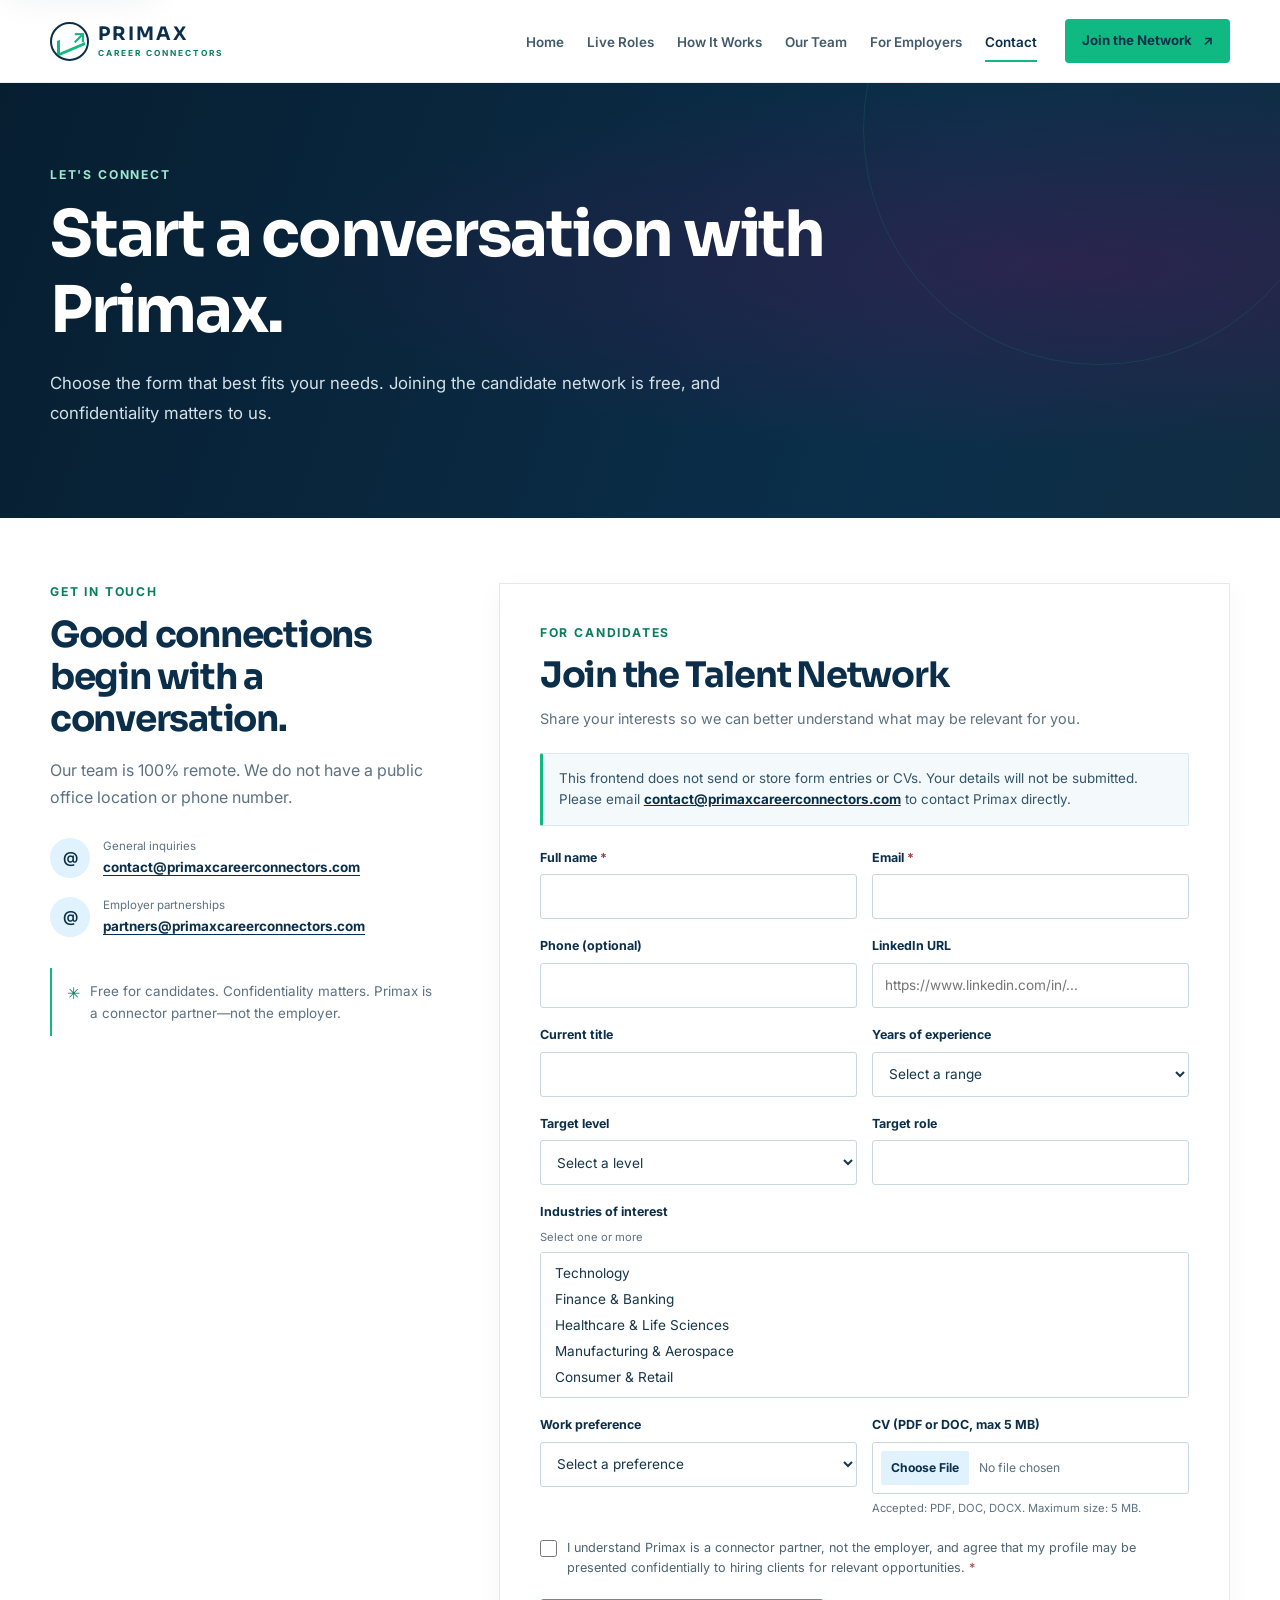
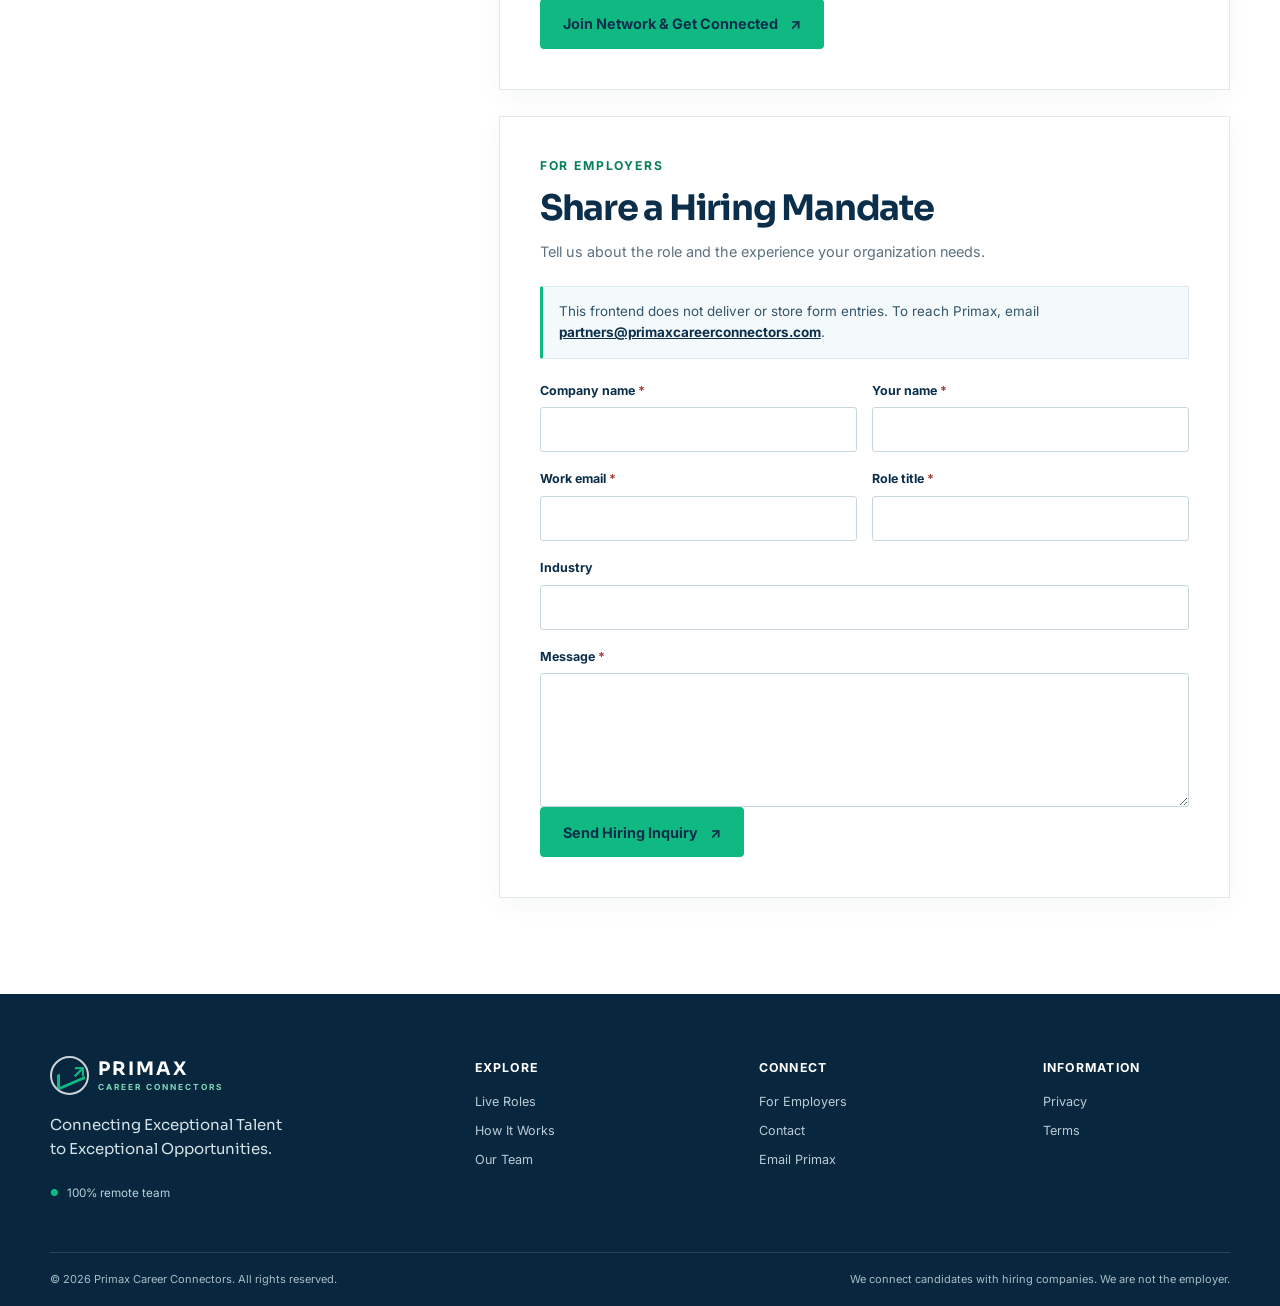
==== contact.html @ 576a3a8d "Add files via upload" ====
<!doctype html>
<html lang="en">
<head>
  <meta charset="utf-8">
  <meta name="viewport" content="width=device-width, initial-scale=1">
  <meta name="description" content="Contact Primax Career Connectors to join the candidate network or discuss your hiring needs.">
  <meta name="theme-color" content="#0B2F4A">
  <meta property="og:type" content="website">
  <meta property="og:title" content="Contact | Primax Career Connectors">
  <meta property="og:description" content="Join our network or tell us about a hiring mandate.">
  <link rel="icon" href="favicon.svg" type="image/svg+xml"><link rel="stylesheet" href="styles.css">
  <title>Contact | Primax Career Connectors</title>
</head>
<body data-page="contact">
  <a class="skip-link" href="#main">Skip to content</a><div id="site-header"></div>
  <main id="main">
    <section class="page-hero page-hero-contact"><div class="container page-hero-inner"><p class="eyebrow eyebrow-light">Let's connect</p><h1>Start a conversation with Primax.</h1><p>Choose the form that best fits your needs. Joining the candidate network is free, and confidentiality matters to us.</p></div></section>
    <section class="section section-white contact-section">
      <div class="container contact-layout">
        <aside class="contact-aside"><p class="eyebrow">Get in touch</p><h2>Good connections begin with a conversation.</h2><p>Our team is 100% remote. We do not have a public office location or phone number.</p>
          <div class="contact-email"><span class="icon-disc" aria-hidden="true">@</span><div><span>General inquiries</span><a href="mailto:contact@primaxcareerconnectors.com">contact@primaxcareerconnectors.com</a></div></div>
          <div class="contact-email"><span class="icon-disc" aria-hidden="true">@</span><div><span>Employer partnerships</span><a href="mailto:partners@primaxcareerconnectors.com">partners@primaxcareerconnectors.com</a></div></div>
          <div class="contact-promise"><span aria-hidden="true">✳</span><p>Free for candidates. Confidentiality matters. Primax is a connector partner—not the employer.</p></div>
        </aside>
        <div class="forms-stack">
          <section class="form-card" id="candidate-form" aria-labelledby="candidate-title">
            <div class="form-heading"><p class="eyebrow">For candidates</p><h2 id="candidate-title">Join the Talent Network</h2><p>Share your interests so we can better understand what may be relevant for you.</p></div>
            <div class="notice notice-demo form-notice"><p>This frontend does not send or store form entries or CVs. Your details will not be submitted. Please email <a href="mailto:contact@primaxcareerconnectors.com">contact@primaxcareerconnectors.com</a> to contact Primax directly.</p></div>
            <form class="contact-form" data-local-form novalidate>
              <div class="form-grid">
                <div class="field"><label for="candidate-name">Full name <span aria-hidden="true">*</span></label><input id="candidate-name" name="name" autocomplete="name" required></div>
                <div class="field"><label for="candidate-email">Email <span aria-hidden="true">*</span></label><input id="candidate-email" name="email" type="email" autocomplete="email" required></div>
                <div class="field"><label for="candidate-phone">Phone (optional)</label><input id="candidate-phone" name="phone" type="tel" autocomplete="tel"></div>
                <div class="field"><label for="candidate-linkedin">LinkedIn URL</label><input id="candidate-linkedin" name="linkedin" type="url" placeholder="https://www.linkedin.com/in/..."></div>
                <div class="field"><label for="candidate-title-current">Current title</label><input id="candidate-title-current" name="currentTitle" autocomplete="organization-title"></div>
                <div class="field"><label for="candidate-experience">Years of experience</label><select id="candidate-experience" name="experience"><option value="">Select a range</option><option>3–7 years</option><option>8–12 years</option><option>12+ years</option></select></div>
                <div class="field"><label for="candidate-level">Target level</label><select id="candidate-level" name="targetLevel"><option value="">Select a level</option><option>Mid-Senior</option><option>Manager</option><option>Senior Manager</option><option>Head</option><option>Director</option><option>VP</option><option>C-Suite</option><option>Board</option></select></div>
                <div class="field"><label for="candidate-target-role">Target role</label><input id="candidate-target-role" name="targetRole"></div>
                <div class="field field-full"><label for="candidate-industries">Industries of interest <span class="field-hint">Select one or more</span></label><select id="candidate-industries" name="industries" multiple size="5"><option>Technology</option><option>Finance &amp; Banking</option><option>Healthcare &amp; Life Sciences</option><option>Manufacturing &amp; Aerospace</option><option>Consumer &amp; Retail</option><option>Professional Services</option><option>Other</option></select></div>
                <div class="field"><label for="candidate-work-preference">Work preference</label><select id="candidate-work-preference" name="workPreference"><option value="">Select a preference</option><option>Remote</option><option>Hybrid</option><option>On-site</option><option>Flexible</option></select></div>
                <div class="field"><label for="candidate-cv">CV (PDF or DOC, max 5 MB)</label><input id="candidate-cv" name="cv" type="file" accept=".pdf,.doc,.docx,application/pdf,application/msword,application/vnd.openxmlformats-officedocument.wordprocessingml.document" data-file-limit="5242880"><span class="field-hint" data-file-feedback>Accepted: PDF, DOC, DOCX. Maximum size: 5 MB.</span></div>
              </div>
              <div class="field consent-field"><label class="checkbox-label"><input type="checkbox" name="consent" required><span>I understand Primax is a connector partner, not the employer, and agree that my profile may be presented confidentially to hiring clients for relevant opportunities. <span aria-hidden="true">*</span></span></label></div>
              <button class="button button-green" type="submit">Join Network &amp; Get Connected <span aria-hidden="true">↗</span></button><p class="form-feedback" role="status" aria-live="polite"></p>
            </form>
          </section>
          <section class="form-card" id="employer-inquiry" aria-labelledby="employer-title">
            <div class="form-heading"><p class="eyebrow">For employers</p><h2 id="employer-title">Share a Hiring Mandate</h2><p>Tell us about the role and the experience your organization needs.</p></div>
            <div class="notice notice-demo form-notice"><p>This frontend does not deliver or store form entries. To reach Primax, email <a href="mailto:partners@primaxcareerconnectors.com">partners@primaxcareerconnectors.com</a>.</p></div>
            <form class="contact-form" data-local-form novalidate>
              <div class="form-grid">
                <div class="field"><label for="employer-company">Company name <span aria-hidden="true">*</span></label><input id="employer-company" name="company" autocomplete="organization" required></div>
                <div class="field"><label for="employer-name">Your name <span aria-hidden="true">*</span></label><input id="employer-name" name="name" autocomplete="name" required></div>
                <div class="field"><label for="employer-email">Work email <span aria-hidden="true">*</span></label><input id="employer-email" name="email" type="email" autocomplete="email" required></div>
                <div class="field"><label for="employer-role">Role title <span aria-hidden="true">*</span></label><input id="employer-role" name="roleTitle" required></div>
                <div class="field field-full"><label for="employer-industry">Industry</label><input id="employer-industry" name="industry"></div>
                <div class="field field-full"><label for="employer-message">Message <span aria-hidden="true">*</span></label><textarea id="employer-message" name="message" rows="5" required></textarea></div>
              </div>
              <button class="button button-green" type="submit">Send Hiring Inquiry <span aria-hidden="true">↗</span></button><p class="form-feedback" role="status" aria-live="polite"></p>
            </form>
          </section>
        </div>
      </div>
    </section>
  </main>
  <div id="site-footer"></div><script src="js/data.js" defer></script><script src="js/site.js" defer></script>
</body>
</html>
---- styles.css ----
@import url("https://fonts.googleapis.com/css2?family=Inter:wght@400;500;600;700&family=Sora:wght@500;600;700;800&display=swap");

:root {
  color-scheme: light;
  --blue: #0B2F4A;
  --blue-2: #124868;
  --green: #10B981;
  --green-dark: #087F5B;
  --light-blue: #E0F2FE;
  --white: #FFFFFF;
  --surface: #F8FAFC;
  --ink: #17364A;
  --muted: #5D7180;
  --line: #D9E3E8;
  --shadow: 0 14px 38px rgba(11, 47, 74, .09);
  --heading: "Sora", "Trebuchet MS", sans-serif;
  --body: "Inter", "Segoe UI", Arial, sans-serif;
}
* { box-sizing: border-box; }
html { scroll-behavior: smooth; scroll-padding-top: 90px; }
body { margin: 0; background: var(--surface); color: var(--ink); font-family: var(--body); font-size: 16px; line-height: 1.65; -webkit-font-smoothing: antialiased; }
img { max-width: 100%; display: block; }
a { color: inherit; }
button, input, select, textarea { font: inherit; }
button:focus-visible, a:focus-visible, input:focus-visible, select:focus-visible, textarea:focus-visible { outline: 3px solid rgba(16, 185, 129, .55); outline-offset: 3px; }
[hidden] { display: none !important; }
.container { width: min(1180px, calc(100% - 48px)); margin-inline: auto; }
.sr-only { position: absolute; width: 1px; height: 1px; padding: 0; margin: -1px; overflow: hidden; clip: rect(0, 0, 0, 0); white-space: nowrap; border: 0; }
.skip-link { position: fixed; top: 8px; left: 8px; z-index: 1000; transform: translateY(-160%); border-radius: 4px; padding: 10px 16px; background: var(--white); color: var(--blue); box-shadow: var(--shadow); }
.skip-link:focus { transform: translateY(0); }
h1, h2, h3, h4 { margin: 0; color: var(--blue); font-family: var(--heading); font-weight: 700; letter-spacing: -.035em; line-height: 1.18; }
h1 { font-size: clamp(2.5rem, 5.5vw, 4.65rem); }
h2 { font-size: clamp(2rem, 3.4vw, 3.1rem); }
h3 { font-size: 1.22rem; }
p { margin: 0 0 1rem; }
.eyebrow { margin: 0 0 14px; color: var(--green-dark); font-size: .76rem; font-weight: 700; letter-spacing: .15em; line-height: 1.4; text-transform: uppercase; }
.eyebrow-light { color: #9BE8CF; }
.eyebrow-dot { display: inline-block; width: 8px; height: 8px; margin-right: 7px; border-radius: 50%; background: var(--green); vertical-align: 1px; box-shadow: 0 0 0 5px rgba(16, 185, 129, .14); }
.section { padding: 96px 0; }
.section-white { background: var(--white); }
.section-soft { background: var(--surface); }
.section-heading h2 { max-width: 680px; }
.section-intro { max-width: 580px; margin: 0; color: var(--muted); font-size: 1.05rem; line-height: 1.8; }

.site-header { position: sticky; top: 0; z-index: 50; background: rgba(255, 255, 255, .96); border-bottom: 1px solid rgba(11, 47, 74, .08); backdrop-filter: blur(12px); }
.header-inner { min-height: 82px; display: flex; align-items: center; gap: 28px; }
.brand { display: inline-flex; align-items: center; flex: 0 0 auto; gap: 9px; color: var(--blue); text-decoration: none; }
.brand-mark { position: relative; display: grid; place-items: center; width: 39px; height: 39px; overflow: hidden; border: 2px solid var(--blue); border-radius: 50%; }
.brand-mark::before { position: absolute; width: 25px; height: 13px; bottom: 8px; left: 5px; content: ""; border-left: 3px solid var(--green); border-bottom: 3px solid var(--green); transform: skewY(-23deg); }
.brand-mark i { position: absolute; top: -3px; right: 1px; color: var(--green); font-size: 1.15rem; font-style: normal; font-weight: 700; }
.brand-name { font-family: var(--heading); font-size: 1.16rem; font-weight: 700; letter-spacing: .11em; line-height: 1; }
.brand-name small { display: block; margin-top: 5px; color: var(--green-dark); font-family: var(--body); font-size: .52rem; font-weight: 700; letter-spacing: .24em; }
.primary-nav { display: flex; align-items: center; justify-content: center; gap: clamp(13px, 1.8vw, 25px); margin-left: auto; }
.primary-nav a { position: relative; padding: 30px 0 28px; color: #425A6A; font-size: .84rem; font-weight: 600; text-decoration: none; white-space: nowrap; transition: color .2s ease; }
.primary-nav a::after { position: absolute; right: 0; bottom: 19px; left: 0; height: 2px; background: var(--green); content: ""; transform: scaleX(0); transform-origin: left; transition: transform .2s ease; }
.primary-nav a:hover, .primary-nav a[aria-current="page"] { color: var(--blue); }
.primary-nav a:hover::after, .primary-nav a[aria-current="page"]::after { transform: scaleX(1); }
.header-cta { display: inline-flex; min-height: 44px; align-items: center; gap: 11px; border-radius: 4px; padding: 0 17px; background: var(--green); color: var(--blue); font-size: .83rem; font-weight: 700; text-decoration: none; white-space: nowrap; transition: background .2s, transform .2s; }
.header-cta:hover { transform: translateY(-2px); background: #35D49D; }
.menu-toggle { display: none; width: 44px; height: 44px; align-items: center; justify-content: center; border: 1px solid var(--line); border-radius: 4px; background: transparent; color: var(--blue); cursor: pointer; }
.menu-lines, .menu-lines::before, .menu-lines::after { display: block; width: 19px; height: 2px; border-radius: 2px; background: currentColor; content: ""; transition: transform .2s; }
.menu-lines { position: relative; }
.menu-lines::before { position: absolute; top: -6px; }
.menu-lines::after { position: absolute; top: 6px; }
.menu-toggle[aria-expanded="true"] .menu-lines { background: transparent; }
.menu-toggle[aria-expanded="true"] .menu-lines::before { top: 0; transform: rotate(45deg); }
.menu-toggle[aria-expanded="true"] .menu-lines::after { top: 0; transform: rotate(-45deg); }

.button { display: inline-flex; min-height: 50px; align-items: center; justify-content: center; gap: 12px; border: 1px solid transparent; border-radius: 4px; padding: 0 22px; cursor: pointer; font-size: .9rem; font-weight: 700; line-height: 1.2; text-align: center; text-decoration: none; transition: transform .2s ease, background .2s ease, color .2s ease, border-color .2s ease, box-shadow .2s ease; }
.button:hover { transform: translateY(-2px); box-shadow: 0 8px 18px rgba(11, 47, 74, .14); }
.button-green { background: var(--green); color: var(--blue); }
.button-green:hover { background: #39D3A1; }
.button-outline { border-color: var(--blue); background: transparent; color: var(--blue); }
.button-outline:hover { background: var(--blue); color: var(--white); }
.button-outline-light { border-color: rgba(255, 255, 255, .76); background: transparent; color: var(--white); }
.button-outline-light:hover { background: rgba(255, 255, 255, .12); border-color: var(--white); }
.button-white { background: var(--white); color: var(--blue); }
.button-white:hover { background: var(--light-blue); }
.button-row { display: flex; flex-wrap: wrap; gap: 14px; margin-top: 29px; }

.hero { position: relative; overflow: hidden; background: radial-gradient(ellipse at 78% 46%, rgba(85, 23, 87, .55) 0%, rgba(47, 22, 62, .42) 29%, transparent 62%), linear-gradient(108deg, #071E31 0%, #0B2F4A 60%, #102D43 100%); color: var(--white); }
.hero::before { position: absolute; top: -180px; right: -130px; width: 610px; height: 610px; border: 1px solid rgba(255, 255, 255, .08); border-radius: 50%; content: ""; }
.hero::after { position: absolute; top: -80px; right: -30px; width: 410px; height: 410px; border: 1px solid rgba(16, 185, 129, .14); border-radius: 50%; content: ""; }
.hero-grid { position: relative; z-index: 1; display: grid; min-height: 570px; grid-template-columns: 1.12fr .88fr; align-items: center; gap: 55px; padding-top: 54px; padding-bottom: 76px; }
.hero-copy { max-width: 720px; }
.hero h1 { max-width: 760px; color: var(--white); font-size: clamp(2.7rem, 5.2vw, 4.55rem); }
.hero-lede { max-width: 635px; margin-top: 23px; color: #D6E3EB; font-size: 1.08rem; line-height: 1.8; }
.hero-note { display: flex; align-items: center; gap: 9px; margin: 21px 0 0; color: #BDD3DF; font-size: .82rem; }
.hero-note span { color: #8CE2C4; }
.hero-art-wrap { position: relative; z-index: 1; justify-self: end; width: min(100%, 485px); }
.hero-art-frame { overflow: hidden; border: 1px solid rgba(255, 255, 255, .22); border-radius: 3px; background: #fff; box-shadow: 0 26px 70px rgba(0, 0, 0, .29); transform: rotate(1deg); }
.hero-art { width: 100%; aspect-ratio: 1.5; object-fit: cover; }
.hero-art-caption { position: absolute; right: -22px; bottom: -62px; display: flex; align-items: center; gap: 13px; border: 1px solid rgba(255, 255, 255, .15); border-radius: 3px; padding: 15px 20px; background: #102F49; color: #E7F2F6; box-shadow: var(--shadow); font-size: .8rem; line-height: 1.5; }
.caption-mark { display: grid; width: 36px; height: 36px; place-items: center; border-radius: 50%; background: rgba(16, 185, 129, .17); color: #65E2B8; font-size: 1.3rem; }
.scroll-cue { position: absolute; bottom: 22px; left: 50%; display: flex; align-items: center; gap: 10px; color: #A7BBC8; font-size: .72rem; letter-spacing: .1em; text-decoration: none; text-transform: uppercase; transform: translateX(-50%); }
.scroll-cue span { width: 18px; height: 28px; border: 1px solid rgba(255, 255, 255, .45); border-radius: 11px; }
.scroll-cue span::after { display: block; width: 2px; height: 5px; margin: 5px auto; background: var(--green); content: ""; }
.proof-band { background: var(--blue); color: var(--white); }
.proof-grid { display: grid; min-height: 126px; grid-template-columns: repeat(4, 1fr); align-items: center; }
.proof-item { display: flex; min-height: 54px; flex-direction: column; justify-content: center; padding: 0 28px; border-right: 1px solid rgba(255, 255, 255, .16); }
.proof-item:first-child { padding-left: 0; }
.proof-item:last-child { border: 0; }
.proof-item strong { color: var(--white); font-family: var(--heading); font-size: 1.55rem; line-height: 1.25; }
.proof-item span { color: #B9CCD7; font-size: .81rem; }
.intro-grid { display: grid; grid-template-columns: 1fr .82fr; align-items: end; gap: 90px; }
.benefit-grid { display: grid; grid-template-columns: repeat(3, 1fr); gap: 20px; margin-top: 57px; }
.benefit-card { position: relative; min-height: 270px; border: 1px solid #E2E9ED; border-top: 3px solid transparent; padding: 32px 29px; background: var(--white); transition: transform .25s, box-shadow .25s, border-color .25s; }
.benefit-card:hover { transform: translateY(-5px); border-top-color: var(--green); box-shadow: var(--shadow); }
.card-number { position: absolute; top: 27px; right: 28px; color: #A6B9C4; font-family: var(--heading); font-size: .79rem; letter-spacing: .1em; }
.icon-disc { display: grid; width: 48px; height: 48px; place-items: center; border-radius: 50%; background: var(--light-blue); color: var(--blue); font-size: 1.25rem; font-weight: 600; }
.benefit-card h3 { margin-top: 27px; }
.benefit-card p { max-width: 330px; margin: 13px 0 0; color: var(--muted); font-size: .93rem; }
.audience-grid { display: grid; grid-template-columns: .92fr 1.08fr; align-items: center; gap: 75px; }
.audience-copy h2 { max-width: 480px; }
.audience-copy > p:not(.eyebrow) { max-width: 520px; margin: 20px 0 0; color: var(--muted); }
.audience-image { overflow: hidden; border-radius: 4px; background: var(--white); box-shadow: var(--shadow); }
.audience-image img { width: 100%; }
.text-link { display: inline-flex; align-items: center; gap: 9px; margin-top: 20px; color: var(--blue); font-size: .9rem; font-weight: 700; text-decoration: none; }
.text-link span { color: var(--green-dark); transition: transform .2s; }
.text-link:hover span { transform: translateX(4px); }
.section-title-row { display: flex; align-items: end; justify-content: space-between; gap: 30px; }
.section-title-row .section-heading { max-width: 700px; }
.section-title-row .section-intro { margin-top: 13px; }
.title-link { flex: 0 0 auto; margin: 0 0 8px; }
.role-grid { display: grid; grid-template-columns: repeat(3, minmax(0, 1fr)); gap: 18px; }
.section-white > .role-grid, .section-white > .container.role-grid { margin-top: 41px; }
.role-card { display: flex; min-width: 0; flex-direction: column; border: 1px solid #E2E9ED; border-radius: 3px; padding: 23px 22px 21px; background: var(--white); transition: transform .22s ease, box-shadow .22s ease, border-color .22s ease; }
.role-card:hover { transform: translateY(-4px); border-color: #C5DAD4; box-shadow: var(--shadow); }
.role-card-top { display: flex; align-items: center; justify-content: space-between; gap: 8px; }
.role-sample, .role-level { display: inline-flex; align-items: center; border-radius: 2px; padding: 5px 8px; font-size: .67rem; font-weight: 700; letter-spacing: .02em; }
.role-sample { background: #FFF5D9; color: #72570A; }
.role-level { background: var(--light-blue); color: var(--blue); }
.role-category { margin: 18px 0 7px; color: var(--green-dark); font-size: .74rem; font-weight: 700; }
.role-card h3 { min-height: 3.1rem; }
.role-title-button { border: 0; padding: 0; background: transparent; color: var(--blue); cursor: pointer; font: inherit; letter-spacing: inherit; line-height: inherit; text-align: left; }
.role-title-button:hover { color: var(--green-dark); }
.role-summary { margin: 12px 0 18px; color: var(--muted); font-size: .84rem; line-height: 1.65; }
.role-meta { display: flex; flex-wrap: wrap; gap: 8px 15px; border-top: 1px solid #E8EEF1; padding-top: 13px; color: #526B7A; font-size: .75rem; }
.role-card-link { display: flex; align-items: center; justify-content: space-between; margin-top: 20px; border: 0; padding: 0; background: transparent; color: var(--blue); cursor: pointer; font-size: .82rem; font-weight: 700; text-align: left; }
.role-card-link span { color: var(--green-dark); font-size: 1.15rem; transition: transform .2s; }
.role-card-link:hover span { transform: translateX(4px); }
.mobile-center { margin-top: 34px; text-align: center; }
.section-join { background: linear-gradient(105deg, #0B2F4A, #105E65); color: var(--white); }
.join-grid { display: grid; grid-template-columns: 1fr .72fr; align-items: center; gap: 100px; }
.join-grid h2 { max-width: 620px; color: var(--white); }
.join-grid > div:last-child p { color: #DBE9EE; }
.join-grid .button { margin-top: 10px; }
.employer-strip-inner { display: flex; align-items: center; justify-content: space-between; gap: 30px; }
.employer-strip-inner h2 { font-size: clamp(1.8rem, 3vw, 2.55rem); }
.employer-strip-inner p:not(.eyebrow) { margin: 12px 0 0; color: var(--muted); }
.final-banner { padding: 55px 0; background: linear-gradient(105deg, #0B2F4A 0%, #087F5B 100%); color: var(--white); }
.final-banner-inner { display: flex; align-items: center; justify-content: space-between; gap: 35px; }
.final-banner h2 { max-width: 750px; color: var(--white); }

.page-hero { position: relative; overflow: hidden; background: radial-gradient(ellipse at 83% 42%, rgba(85, 23, 87, .42), transparent 52%), linear-gradient(108deg, #071E31, #0B2F4A 70%, #102D43); color: var(--white); }
.page-hero::after { position: absolute; top: -190px; right: -55px; width: 470px; height: 470px; border: 1px solid rgba(16, 185, 129, .15); border-radius: 50%; content: ""; }
.page-hero-inner { position: relative; z-index: 1; max-width: 1180px; padding-top: 83px; padding-bottom: 89px; }
.page-hero h1 { max-width: 880px; color: var(--white); font-size: clamp(2.6rem, 5vw, 4.15rem); }
.page-hero-inner > p:not(.eyebrow) { max-width: 710px; margin: 20px 0 0; color: #D4E1E8; font-size: 1.05rem; line-height: 1.8; }
.page-hero .button { margin-top: 26px; }
.page-hero-short .page-hero-inner { padding-top: 66px; padding-bottom: 70px; }
.role-search-section { padding-top: 55px; }
.notice { display: flex; align-items: flex-start; gap: 12px; border: 1px solid #D7E7F0; border-left: 3px solid #5CAFD4; border-radius: 2px; padding: 14px 16px; background: #F1F9FD; color: #34566A; font-size: .84rem; line-height: 1.6; }
.notice p { min-width: 0; margin: 0; overflow-wrap: anywhere; }
.notice a { color: var(--blue); font-weight: 700; overflow-wrap: anywhere; }
.notice-demo { background: #F4F9FC; border-color: #D8E9F2; border-left-color: var(--green); }
.notice-icon { display: grid; width: 21px; height: 21px; flex: 0 0 auto; place-items: center; border-radius: 50%; background: var(--light-blue); color: var(--blue); font-size: .75rem; font-weight: 700; }
.filter-panel { display: grid; grid-template-columns: 1.45fr repeat(4, minmax(125px, 1fr)) auto; align-items: end; gap: 12px; margin-top: 23px; border: 1px solid #E2E9ED; padding: 20px; background: var(--white); box-shadow: 0 8px 24px rgba(11, 47, 74, .045); }
.filter-panel label, .team-controls label { display: block; margin-bottom: 6px; color: var(--blue); font-size: .75rem; font-weight: 700; }
.filter-panel input, .filter-panel select, .team-controls select { width: 100%; min-width: 0; height: 45px; border: 1px solid #C9D7DE; border-radius: 3px; padding: 0 11px; background: var(--white); color: var(--ink); font-size: .81rem; }
.filter-panel input::placeholder { color: #8395A0; }
.clear-filters { min-height: 45px; padding-inline: 13px; font-size: .77rem; }
.results-heading { display: flex; align-items: center; justify-content: space-between; gap: 15px; margin: 28px 0 17px; color: var(--muted); font-size: .78rem; }
.results-heading p { margin: 0; color: var(--blue); font-weight: 700; }
.role-grid-list { grid-template-columns: repeat(3, minmax(0, 1fr)); }
.role-grid-list .role-card { min-height: 292px; }
.empty-state { padding: 60px 15px; text-align: center; }
.empty-state > span { color: var(--green-dark); font-size: 2.7rem; }
.empty-state h2 { margin: 10px 0; font-size: 1.65rem; }
.empty-state p { color: var(--muted); }

.process-layout { display: grid; grid-template-columns: .7fr 1fr; gap: 105px; }
.process-intro { position: sticky; top: 125px; align-self: start; }
.process-intro .section-intro { margin-top: 21px; }
.timeline { position: relative; display: grid; gap: 0; margin: 0; padding: 0; list-style: none; }
.timeline::before { position: absolute; top: 25px; bottom: 50px; left: 25px; width: 1px; background: #D7E3E8; content: ""; }
.timeline-item { position: relative; display: grid; grid-template-columns: 52px 1fr; gap: 25px; padding-bottom: 48px; }
.timeline-item:last-child { padding-bottom: 0; }
.timeline-number { position: relative; z-index: 1; display: grid; width: 51px; height: 51px; place-items: center; border: 1px solid #A9DCCC; border-radius: 50%; background: var(--white); color: var(--green-dark); font-family: var(--heading); font-size: .83rem; font-weight: 700; }
.timeline-kicker { margin: 2px 0 8px; color: var(--green-dark); font-size: .72rem; font-weight: 700; letter-spacing: .12em; text-transform: uppercase; }
.timeline-item h3 { margin-bottom: 12px; font-size: 1.4rem; }
.timeline-item p:not(.timeline-kicker) { margin: 0; color: var(--muted); font-size: .94rem; }
.timeline-item .text-link { margin-top: 13px; }
.bridge-band { padding: 88px 0; background: linear-gradient(107deg, #0B2F4A, #133E59); color: var(--white); text-align: center; }
.bridge-inner { max-width: 800px; }
.bridge-icon { display: grid; width: 55px; height: 55px; place-items: center; margin: 0 auto 20px; border: 1px solid rgba(16, 185, 129, .55); border-radius: 50%; color: #70E1BC; font-size: 1.6rem; }
.bridge-inner h2 { color: var(--white); }
.bridge-inner > p:last-child { max-width: 690px; margin: 20px auto 0; color: #CFDDE5; }
.expectation-grid { display: grid; grid-template-columns: repeat(3, 1fr); gap: 25px; margin-top: 42px; }
.expectation-grid article { border-left: 2px solid var(--green); padding: 5px 20px 7px; }
.expectation-grid article > span { color: var(--green-dark); font-size: .75rem; font-weight: 700; }
.expectation-grid h3 { margin: 9px 0; }
.expectation-grid p { margin: 0; color: var(--muted); font-size: .9rem; }

.team-intro { display: grid; grid-template-columns: 1fr .8fr; align-items: end; gap: 70px; margin-bottom: 40px; }
.team-intro > p { margin: 0; color: var(--muted); }
.team-controls { display: flex; align-items: center; gap: 13px; max-width: 390px; margin: 0 0 26px auto; }
.team-controls label { flex: 0 0 auto; margin: 0; }
.team-controls select { min-width: 200px; }
.team-grid { display: grid; grid-template-columns: repeat(4, minmax(0, 1fr)); gap: 18px; }
.team-card { overflow: hidden; border: 1px solid #E0E8EC; background: var(--white); transition: transform .2s, box-shadow .2s; }
.team-card:hover { transform: translateY(-3px); box-shadow: var(--shadow); }
.team-placeholder-art { position: relative; display: grid; height: 195px; place-items: center; overflow: hidden; background: linear-gradient(145deg, #EAF6FB, #DDEFEA); color: var(--blue); }
.team-placeholder-art::before, .team-placeholder-art::after { position: absolute; width: 170px; height: 170px; border: 1px solid rgba(11, 47, 74, .11); border-radius: 50%; content: ""; }
.team-placeholder-art::after { width: 120px; height: 120px; }
.team-placeholder-art span { z-index: 1; font-family: var(--heading); font-size: 2rem; font-weight: 600; }
.team-placeholder-art i { position: absolute; right: 19px; bottom: 13px; color: var(--green-dark); font-size: 1.4rem; font-style: normal; }
.team-card-body { min-height: 146px; padding: 17px 18px; }
.placeholder-tag { color: #80620B; font-size: .65rem; font-weight: 700; letter-spacing: .08em; text-transform: uppercase; }
.team-card h3 { margin-top: 5px; font-size: 1.03rem; letter-spacing: -.02em; }
.team-card-body > p { margin: 4px 0 12px; color: var(--muted); font-size: .8rem; }
.team-practice { display: inline-flex; border-radius: 2px; padding: 4px 7px; background: var(--light-blue); color: var(--blue); font-size: .67rem; font-weight: 600; }
.team-count { margin: 22px 0 0; color: var(--muted); font-size: .83rem; text-align: center; }
#load-more-team { margin-top: 17px; }

.employer-intro-grid { display: grid; grid-template-columns: .8fr 1fr; align-items: start; gap: 90px; }
.employer-intro-grid > div:last-child p { color: var(--muted); }
.employer-intro-grid .section-intro { margin: 0 0 16px; }
.employer-benefits { display: grid; grid-template-columns: repeat(3, 1fr); gap: 21px; margin-top: 55px; }
.employer-benefits article { border-top: 1px solid #DCE6EA; padding: 23px 22px 5px 0; }
.employer-benefits h3 { margin: 17px 0 9px; }
.employer-benefits p { margin: 0; color: var(--muted); font-size: .9rem; }
.employer-areas { display: grid; grid-template-columns: .9fr 1fr; align-items: center; gap: 90px; }
.employer-areas > div > p:not(.eyebrow) { margin: 18px 0 0; color: var(--muted); }
.focus-list { display: grid; grid-template-columns: 1fr 1fr; gap: 12px; margin: 0; padding: 0; list-style: none; }
.focus-list li { position: relative; border: 1px solid #E0E8EC; padding: 17px 16px 17px 39px; background: var(--white); color: var(--blue); font-size: .83rem; font-weight: 600; }
.focus-list li::before { position: absolute; left: 17px; color: var(--green-dark); content: "↗"; font-weight: 700; }
.employer-cta { display: flex; align-items: center; justify-content: space-between; gap: 30px; }
.employer-cta > div { max-width: 650px; }
.employer-cta > div > p:last-child { margin: 13px 0 0; color: var(--muted); }

.contact-section { padding-top: 65px; }
.contact-layout { display: grid; grid-template-columns: minmax(0, .7fr) minmax(0, 1.3fr); align-items: start; gap: 55px; }
.contact-layout > * { min-width: 0; }
.contact-aside { position: sticky; top: 120px; }
.contact-aside h2 { font-size: clamp(1.75rem, 2.8vw, 2.45rem); }
.contact-aside > p:not(.eyebrow) { margin: 17px 0 27px; color: var(--muted); }
.contact-email { display: flex; align-items: center; gap: 13px; margin: 18px 0; }
.contact-email .icon-disc { width: 40px; height: 40px; flex: 0 0 auto; font-size: .96rem; }
.contact-email div { min-width: 0; display: grid; }
.contact-email div > span { color: var(--muted); font-size: .72rem; }
.contact-email a { overflow-wrap: anywhere; color: var(--blue); font-size: .84rem; font-weight: 700; text-decoration-thickness: 1px; text-underline-offset: 3px; }
.contact-promise { display: flex; gap: 10px; margin-top: 30px; border-left: 2px solid var(--green); padding: 12px 0 12px 15px; color: var(--green-dark); }
.contact-promise p { margin: 0; color: var(--muted); font-size: .84rem; }
.forms-stack { display: grid; min-width: 0; gap: 26px; }
.form-card { min-width: 0; scroll-margin-top: 105px; border: 1px solid #E1E9ED; padding: clamp(22px, 3.6vw, 40px); background: var(--white); box-shadow: 0 7px 25px rgba(11, 47, 74, .04); }
.contact-form, .form-grid { min-width: 0; }
.form-heading { margin-bottom: 22px; }
.form-heading h2 { font-size: clamp(1.65rem, 3vw, 2.2rem); }
.form-heading > p:last-child { margin: 11px 0 0; color: var(--muted); font-size: .9rem; }
.form-notice { margin-bottom: 22px; }
.contact-form .form-grid { display: grid; grid-template-columns: 1fr 1fr; gap: 17px 15px; }
.field { min-width: 0; }
.field-full { grid-column: 1 / -1; }
.field > label { display: block; margin-bottom: 6px; color: var(--blue); font-size: .78rem; font-weight: 700; }
.field > label > span:first-child:not(.field-hint) { color: #A34141; }
.field input:not([type="checkbox"]), .field select, .field textarea { display: block; width: 100%; min-height: 45px; border: 1px solid #C8D6DD; border-radius: 3px; padding: 10px 12px; background: var(--white); color: var(--ink); font-size: .85rem; }
.field textarea { min-height: 120px; resize: vertical; }
.field select[multiple] { min-height: 120px; padding: 7px; }
.field select[multiple] option { padding: 5px 7px; }
.field input[type="file"] { min-height: 45px; padding: 8px; color: var(--muted); font-size: .76rem; }
.field input[type="file"]::file-selector-button { margin-right: 10px; border: 0; border-radius: 2px; padding: 7px 10px; background: var(--light-blue); color: var(--blue); font: inherit; font-weight: 700; cursor: pointer; }
.field-hint { display: block; margin-top: 5px; color: var(--muted); font-size: .7rem; font-weight: 400; }
.consent-field { margin: 21px 0; }
.checkbox-label { display: flex !important; align-items: flex-start; gap: 10px; margin: 0 !important; color: #4C6471 !important; font-size: .79rem !important; font-weight: 400 !important; line-height: 1.55; }
.checkbox-label input { width: 17px; height: 17px; flex: 0 0 auto; margin: 2px 0 0; accent-color: var(--green-dark); }
.checkbox-label span span { color: #A34141; }
.form-feedback { margin: 14px 0 0; font-size: .83rem; font-weight: 600; }
.form-feedback:empty { display: none; }
.form-feedback.is-error { border-left: 3px solid #BB7043; padding: 9px 12px; background: #FFF7F1; color: #70472C; }
.form-feedback.is-success { border-left: 3px solid var(--green-dark); padding: 9px 12px; background: #EFFAF5; color: #126145; }

.site-footer { background: #08263D; color: #D9E5EB; }
.footer-main { display: grid; grid-template-columns: 1.6fr 1fr 1fr .8fr; gap: 50px; padding-top: 62px; padding-bottom: 48px; }
.brand-footer { color: var(--white); }
.brand-footer .brand-mark { border-color: rgba(255, 255, 255, .8); }
.brand-footer .brand-name small { color: #7ED9BA; }
.footer-brand-block > p { margin: 18px 0 16px; color: #D5E2E8; font-family: var(--heading); font-size: .94rem; line-height: 1.6; }
.remote-note { display: inline-flex; align-items: center; gap: 8px; color: #B9D2DC; font-size: .73rem; }
.remote-note > span { color: var(--green); font-size: .6rem; }
.footer-links { display: flex; flex-direction: column; align-items: flex-start; gap: 8px; }
.footer-links h2 { margin: 5px 0 8px; color: var(--white); font-family: var(--body); font-size: .77rem; letter-spacing: .1em; text-transform: uppercase; }
.footer-links a { color: #B9CBD5; font-size: .79rem; text-decoration: none; transition: color .2s; }
.footer-links a:hover { color: #78E0BD; }
.footer-bottom { display: flex; justify-content: space-between; gap: 22px; border-top: 1px solid rgba(255, 255, 255, .13); padding-top: 17px; padding-bottom: 18px; color: #A8BDC8; font-size: .69rem; }
.footer-bottom p { margin: 0; }

.role-dialog { width: min(780px, calc(100% - 28px)); max-height: min(90vh, 920px); overflow: auto; border: 0; border-radius: 4px; padding: 27px clamp(20px, 5vw, 46px) 36px; background: var(--white); color: var(--ink); box-shadow: 0 25px 100px rgba(0, 0, 0, .34); }
.role-dialog::backdrop { background: rgba(5, 23, 37, .78); backdrop-filter: blur(3px); }
.role-dialog-head { display: flex; align-items: center; justify-content: space-between; gap: 10px; padding-bottom: 18px; border-bottom: 1px solid var(--line); }
.dialog-close { display: grid; width: 39px; height: 39px; flex: 0 0 auto; place-items: center; border: 1px solid var(--line); border-radius: 50%; background: var(--white); color: var(--blue); cursor: pointer; font-size: 1.5rem; line-height: 1; }
.dialog-close:hover { background: var(--light-blue); }
.role-dialog-content { padding-top: 26px; }
.role-dialog-content > .eyebrow { margin-bottom: 8px; }
.role-dialog-content > h2 { font-size: clamp(1.9rem, 4vw, 2.8rem); }
.role-detail-meta { display: flex; flex-wrap: wrap; gap: 9px; margin: 18px 0; }
.role-detail-meta span { border-radius: 2px; padding: 5px 10px; background: var(--light-blue); color: var(--blue); font-size: .75rem; font-weight: 700; }
.role-detail-description { color: var(--muted); }
.role-dialog-content > h3 { margin: 20px 0 8px; }
.role-dialog-content > ul { margin: 0; padding-left: 20px; color: var(--muted); }
.role-dialog-content > .notice { margin-top: 22px; }
.role-application { margin-top: 28px; border-top: 1px solid var(--line); padding-top: 23px; }
.role-application > h3 { font-size: 1.35rem; }
.role-application > p:not(.form-feedback) { color: var(--muted); font-size: .84rem; }
.role-application .form-grid { display: grid; grid-template-columns: 1fr 1fr; gap: 14px; margin: 18px 0; }
.legal-section { min-height: 500px; }
.legal-copy { max-width: 850px; }
.legal-copy .notice { margin-bottom: 32px; }
.legal-copy h2 { margin: 30px 0 10px; font-size: 1.4rem; }
.legal-copy p { color: var(--muted); }
.legal-copy a { color: var(--blue); font-weight: 600; overflow-wrap: anywhere; }

@media (max-width: 1080px) {
  .container { width: min(100% - 40px, 950px); }
  .header-inner { gap: 17px; }
  .primary-nav { gap: 14px; }
  .primary-nav a { font-size: .76rem; }
  .header-cta { padding-inline: 12px; font-size: .76rem; }
  .brand-name { font-size: 1rem; }
  .brand-name small { font-size: .46rem; }
  .hero-grid { gap: 35px; }
  .filter-panel { grid-template-columns: repeat(4, 1fr); }
  .filter-search { grid-column: span 2; }
  .clear-filters { justify-self: start; }
  .process-layout { gap: 65px; }
  .contact-layout { gap: 35px; }
  .team-grid { grid-template-columns: repeat(3, minmax(0, 1fr)); }
}
@media (min-width: 761px) and (max-width: 1000px) {
  .header-inner { position: relative; }
  .menu-toggle { display: flex; order: 3; }
  .header-cta { margin-left: auto; }
  .primary-nav { position: absolute; top: calc(100% + 1px); right: -20px; left: -20px; display: none; align-items: stretch; gap: 0; border-top: 1px solid #E5ECEF; padding: 8px 20px 16px; background: var(--white); box-shadow: 0 18px 28px rgba(11, 47, 74, .12); }
  .primary-nav.is-open { display: flex; flex-direction: column; }
  .primary-nav a { padding: 11px 8px; border-bottom: 1px solid #EDF1F3; font-size: .9rem; }
  .primary-nav a:last-child { border-bottom: 0; }
  .primary-nav a::after { display: none; }
}
@media (max-width: 760px) {
  .container { width: calc(100% - 36px); }
  .section { padding: 70px 0; }
  .header-inner { position: relative; min-height: 72px; justify-content: space-between; gap: 12px; }
  .menu-toggle { display: flex; order: 3; }
  .header-cta { min-height: 40px; margin-left: auto; padding-inline: 12px; font-size: .72rem; }
  .brand-mark { width: 35px; height: 35px; }
  .brand-name { font-size: 1rem; }
  .primary-nav { position: absolute; top: calc(100% + 1px); right: -18px; left: -18px; display: none; align-items: stretch; gap: 0; border-top: 1px solid #E5ECEF; padding: 8px 18px 16px; background: var(--white); box-shadow: 0 18px 28px rgba(11, 47, 74, .12); }
  .primary-nav.is-open { display: flex; flex-direction: column; }
  .primary-nav a { padding: 11px 8px; border-bottom: 1px solid #EDF1F3; font-size: .9rem; }
  .primary-nav a:last-child { border-bottom: 0; }
  .primary-nav a::after { display: none; }
  .hero-grid { min-height: auto; grid-template-columns: 1fr; gap: 40px; padding-top: 69px; padding-bottom: 77px; }
  .hero h1 { max-width: 660px; font-size: clamp(2.65rem, 9vw, 4.3rem); }
  .hero-lede { font-size: 1rem; }
  .hero-art-wrap { width: min(100%, 450px); justify-self: center; }
  .hero-art-caption { right: 7px; bottom: -58px; }
  .scroll-cue { display: none; }
  .proof-grid { grid-template-columns: 1fr 1fr; padding-top: 16px; padding-bottom: 16px; }
  .proof-item { min-height: 78px; border-right: 0; padding: 10px 13px; }
  .proof-item:nth-child(odd) { border-right: 1px solid rgba(255, 255, 255, .16); padding-left: 0; }
  .proof-item:nth-child(1), .proof-item:nth-child(2) { border-bottom: 1px solid rgba(255, 255, 255, .16); }
  .proof-item strong { font-size: 1.32rem; }
  .intro-grid, .audience-grid, .join-grid, .process-layout, .team-intro, .employer-intro-grid, .employer-areas, .contact-layout { grid-template-columns: minmax(0, 1fr); gap: 30px; }
  .benefit-grid, .employer-benefits, .expectation-grid { grid-template-columns: 1fr; gap: 14px; }
  .benefit-card { min-height: auto; padding: 25px 23px; }
  .benefit-card h3 { margin-top: 18px; }
  .audience-grid { gap: 32px; }
  .section-title-row { align-items: flex-start; flex-direction: column; gap: 12px; }
  .title-link { margin-top: 0; }
  .role-grid, .role-grid-list { grid-template-columns: 1fr 1fr; gap: 13px; }
  .role-card { padding: 18px 16px; }
  .role-grid-list .role-card { min-height: auto; }
  .role-card-top { align-items: flex-start; flex-direction: column; }
  .role-card h3 { min-height: 0; font-size: 1.08rem; }
  .role-category { margin-top: 14px; }
  .role-summary { font-size: .8rem; }
  .join-grid { gap: 15px; }
  .final-banner-inner, .employer-strip-inner, .employer-cta { align-items: flex-start; flex-direction: column; }
  .final-banner-inner { gap: 23px; }
  .page-hero-inner { padding-top: 67px; padding-bottom: 72px; }
  .page-hero h1 { font-size: clamp(2.5rem, 9vw, 3.6rem); }
  .filter-panel { grid-template-columns: 1fr 1fr; gap: 13px 10px; padding: 15px; }
  .filter-search { grid-column: 1 / -1; }
  .filter-panel > div:nth-child(4) { grid-column: 1 / -1; }
  .clear-filters { grid-column: 1 / -1; justify-self: stretch; }
  .results-heading { align-items: flex-start; flex-direction: column; gap: 3px; }
  .process-intro { position: static; }
  .process-layout { gap: 40px; }
  .timeline-item { gap: 17px; }
  .bridge-band { padding: 68px 0; }
  .team-intro { margin-bottom: 30px; }
  .team-controls { max-width: none; justify-content: space-between; margin-left: 0; }
  .team-grid { grid-template-columns: repeat(2, minmax(0, 1fr)); gap: 13px; }
  .team-placeholder-art { height: 145px; }
  .team-card-body { min-height: 135px; padding: 13px 12px; }
  .team-card h3 { font-size: .92rem; }
  .placeholder-tag { font-size: .58rem; }
  .team-practice { font-size: .61rem; }
  .focus-list { gap: 9px; }
  .focus-list li { padding: 12px 10px 12px 30px; font-size: .74rem; }
  .focus-list li::before { left: 11px; }
  .contact-aside { position: static; }
  .forms-stack { gap: 18px; }
  .form-card { padding: 24px 19px; }
  .footer-main { grid-template-columns: 1fr 1fr; gap: 35px 20px; padding-top: 48px; }
  .footer-brand-block { grid-column: 1 / -1; }
  .footer-bottom { flex-direction: column; gap: 6px; }
}
@media (max-width: 430px) {
  .container { width: calc(100% - 30px); }
  .header-inner { gap: 7px; }
  .brand { gap: 6px; }
  .brand-mark { width: 32px; height: 32px; }
  .brand-name { font-size: .89rem; letter-spacing: .08em; }
  .brand-name small { margin-top: 4px; font-size: .4rem; letter-spacing: .19em; }
  .header-cta { min-height: 37px; gap: 5px; padding-inline: 7px; font-size: .64rem; }
  .menu-toggle { width: 39px; height: 39px; }
  .header-inner { gap: 4px; }
  .hero-grid { padding-top: 57px; gap: 34px; }
  .hero h1 { font-size: clamp(2.42rem, 10.5vw, 3.45rem); }
  .hero-art-caption { right: 0; bottom: -54px; padding: 11px 13px; font-size: .72rem; }
  .button-row { gap: 10px; }
  .button { min-height: 47px; padding-inline: 16px; font-size: .82rem; }
  .proof-item { padding-right: 8px; padding-left: 8px; }
  .proof-item strong { font-size: 1.17rem; }
  .proof-item span { font-size: .72rem; }
  .role-grid, .role-grid-list { grid-template-columns: 1fr; }
  .role-card-top { flex-direction: row; align-items: center; }
  .role-card { padding: 19px 18px; }
  .role-category { font-size: .71rem; }
  .filter-panel { grid-template-columns: 1fr; }
  .filter-search, .filter-panel > div:nth-child(4), .clear-filters { grid-column: auto; }
  .contact-form .form-grid, .role-application .form-grid { grid-template-columns: 1fr; }
  .field-full { grid-column: auto; }
  .team-grid { gap: 10px; }
  .team-placeholder-art { height: 125px; }
  .team-card-body { min-height: 142px; padding: 12px 10px; }
  .team-card h3 { overflow-wrap: anywhere; font-size: .86rem; }
  .team-card-body > p { font-size: .73rem; }
  .team-controls { align-items: flex-start; flex-direction: column; gap: 7px; }
  .team-controls select { width: 100%; min-width: 0; }
  .focus-list { grid-template-columns: 1fr; }
  .footer-main { gap: 29px 15px; }
  .footer-bottom { font-size: .64rem; }
}
@9media (prefers-reduced-motion: reduce) {
  *, *::before, *::after { scroll-behavior: auto !important; transition-duration: .01ms !important; animation-duration: .01ms !important; animation-iteration-count: 1 !important; }
}
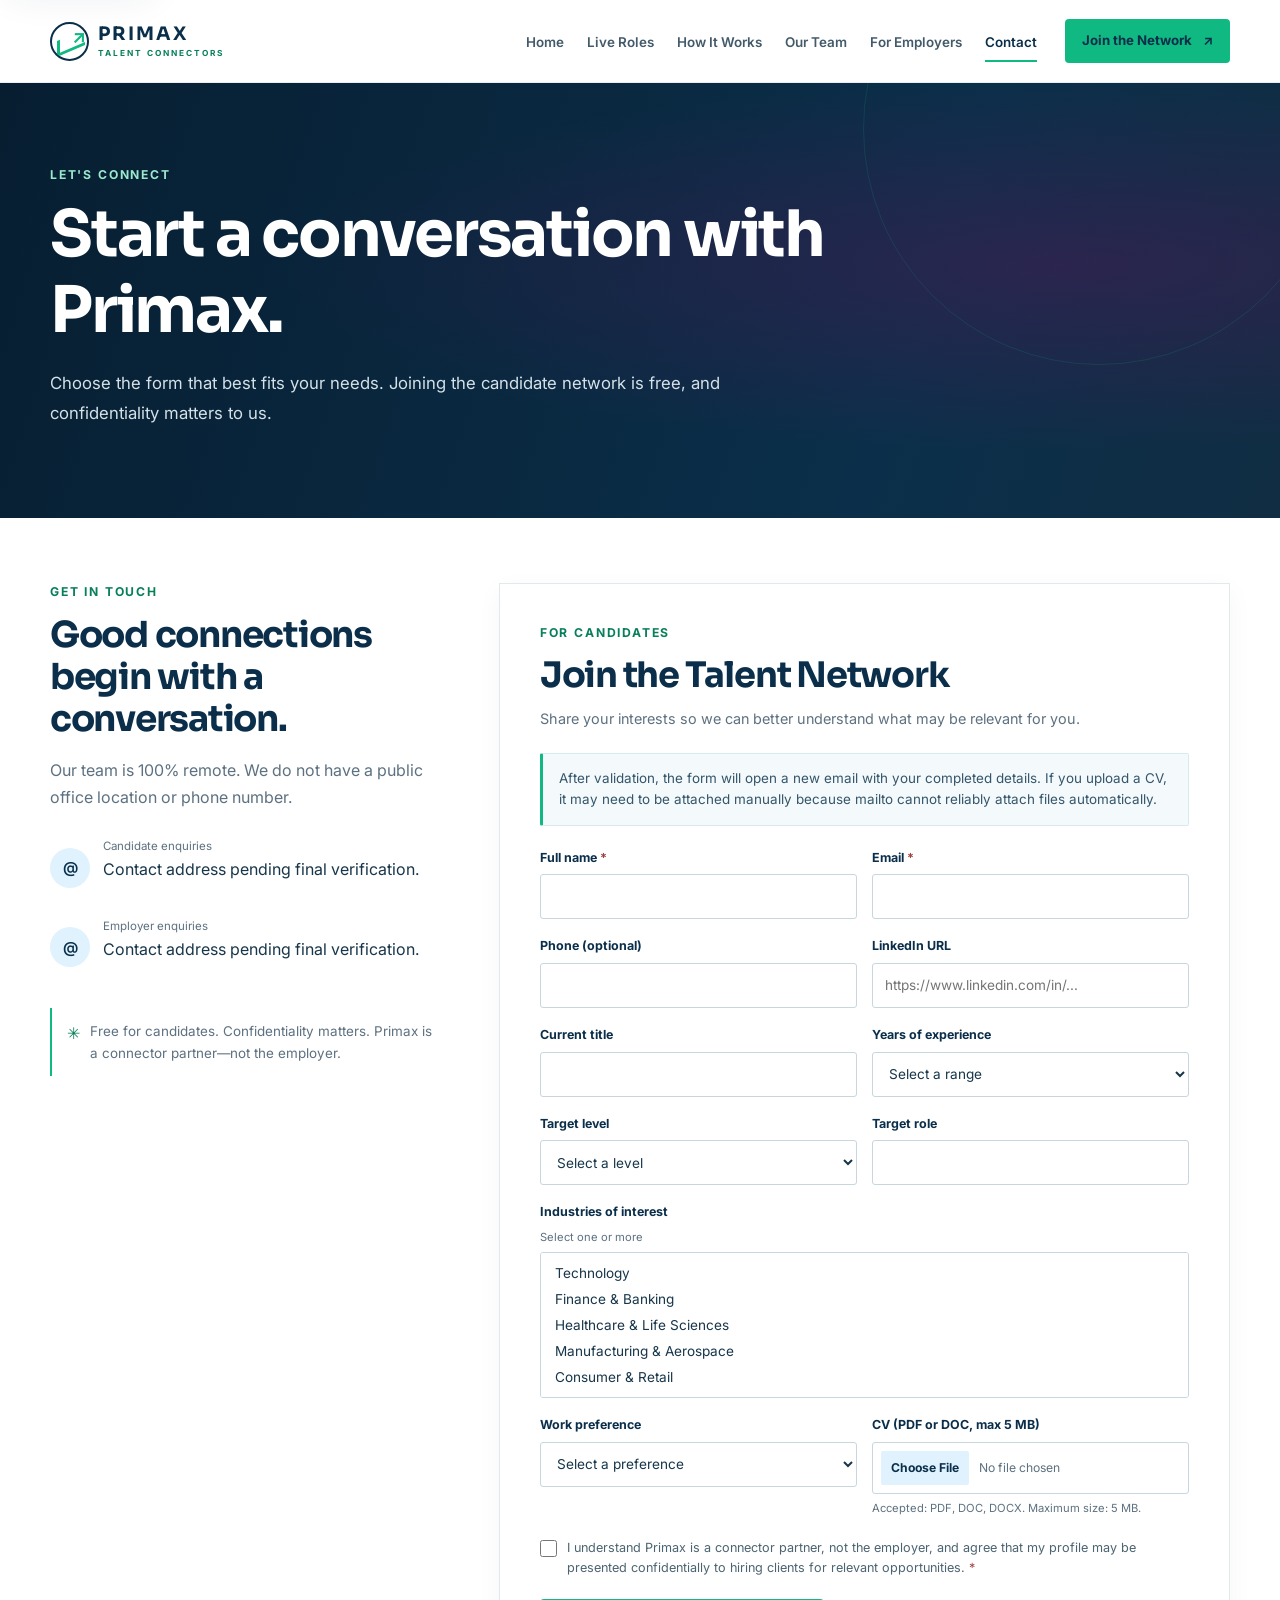
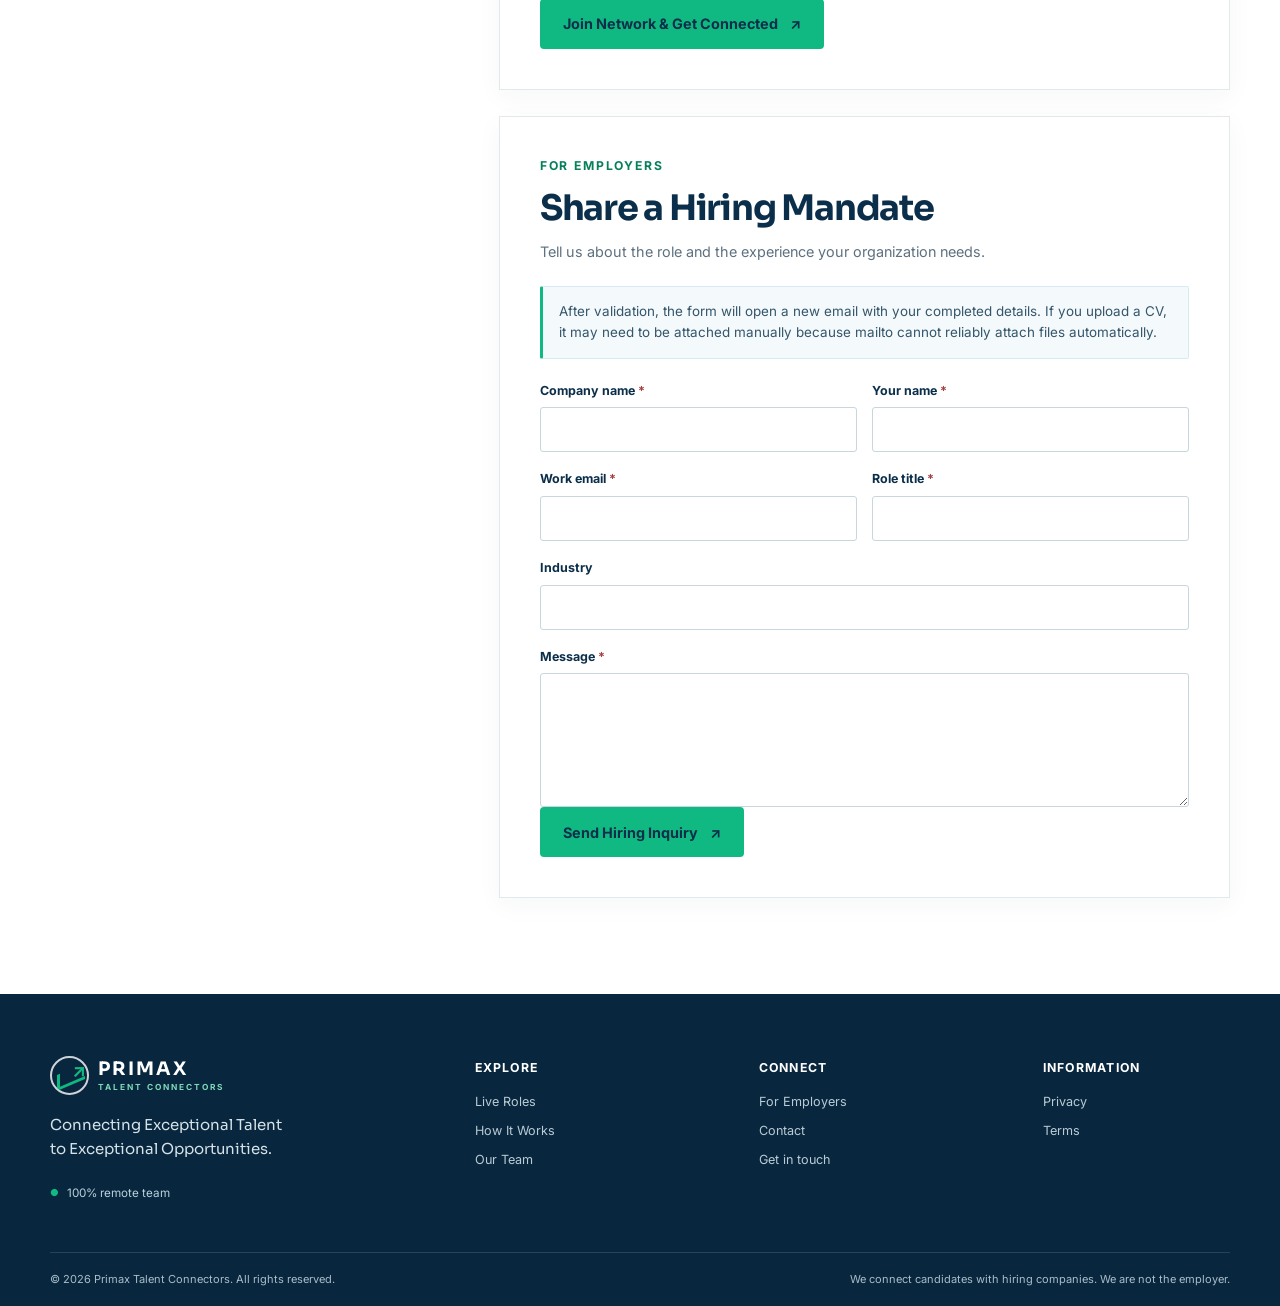
==== commit 46823c78: "Add files via upload" ====
--- a/contact.html
+++ b/contact.html
@@ -3,13 +3,13 @@
 <head>
   <meta charset="utf-8">
   <meta name="viewport" content="width=device-width, initial-scale=1">
-  <meta name="description" content="Contact Primax Career Connectors to join the candidate network or discuss your hiring needs.">
+  <meta name="description" content="Contact Primax Talent Connectors to join the candidate network or discuss your hiring needs.">
   <meta name="theme-color" content="#0B2F4A">
   <meta property="og:type" content="website">
-  <meta property="og:title" content="Contact | Primax Career Connectors">
+  <meta property="og:title" content="Contact | Primax Talent Connectors">
   <meta property="og:description" content="Join our network or tell us about a hiring mandate.">
   <link rel="icon" href="favicon.svg" type="image/svg+xml"><link rel="stylesheet" href="styles.css">
-  <title>Contact | Primax Career Connectors</title>
+  <title>Contact | Primax Talent Connectors</title>
 </head>
 <body data-page="contact">
   <a class="skip-link" href="#main">Skip to content</a><div id="site-header"></div>
@@ -18,15 +18,15 @@
     <section class="section section-white contact-section">
       <div class="container contact-layout">
         <aside class="contact-aside"><p class="eyebrow">Get in touch</p><h2>Good connections begin with a conversation.</h2><p>Our team is 100% remote. We do not have a public office location or phone number.</p>
-          <div class="contact-email"><span class="icon-disc" aria-hidden="true">@</span><div><span>General inquiries</span><a href="mailto:contact@primaxcareerconnectors.com">contact@primaxcareerconnectors.com</a></div></div>
-          <div class="contact-email"><span class="icon-disc" aria-hidden="true">@</span><div><span>Employer partnerships</span><a href="mailto:partners@primaxcareerconnectors.com">partners@primaxcareerconnectors.com</a></div></div>
+          <div class="contact-email"><span class="icon-disc" aria-hidden="true">@</span><div><span>Candidate enquiries</span><p class="pending-contact-note">Contact address pending final verification.</p></div></div>
+          <div class="contact-email"><span class="icon-disc" aria-hidden="true">@</span><div><span>Employer enquiries</span><p class="pending-contact-note">Contact address pending final verification.</p></div></div>
           <div class="contact-promise"><span aria-hidden="true">✳</span><p>Free for candidates. Confidentiality matters. Primax is a connector partner—not the employer.</p></div>
         </aside>
         <div class="forms-stack">
           <section class="form-card" id="candidate-form" aria-labelledby="candidate-title">
             <div class="form-heading"><p class="eyebrow">For candidates</p><h2 id="candidate-title">Join the Talent Network</h2><p>Share your interests so we can better understand what may be relevant for you.</p></div>
-            <div class="notice notice-demo form-notice"><p>This frontend does not send or store form entries or CVs. Your details will not be submitted. Please email <a href="mailto:contact@primaxcareerconnectors.com">contact@primaxcareerconnectors.com</a> to contact Primax directly.</p></div>
-            <form class="contact-form" data-local-form novalidate>
+            <div class="notice notice-demo form-notice"><p>After validation, the form will open a new email with your completed details. If you upload a CV, it may need to be attached manually because mailto cannot reliably attach files automatically.</p></div>
+            <form class="contact-form" data-local-form data-form-type="candidate" id="candidate-contact-form" novalidate>
               <div class="form-grid">
                 <div class="field"><label for="candidate-name">Full name <span aria-hidden="true">*</span></label><input id="candidate-name" name="name" autocomplete="name" required></div>
                 <div class="field"><label for="candidate-email">Email <span aria-hidden="true">*</span></label><input id="candidate-email" name="email" type="email" autocomplete="email" required></div>
@@ -46,8 +46,8 @@
           </section>
           <section class="form-card" id="employer-inquiry" aria-labelledby="employer-title">
             <div class="form-heading"><p class="eyebrow">For employers</p><h2 id="employer-title">Share a Hiring Mandate</h2><p>Tell us about the role and the experience your organization needs.</p></div>
-            <div class="notice notice-demo form-notice"><p>This frontend does not deliver or store form entries. To reach Primax, email <a href="mailto:partners@primaxcareerconnectors.com">partners@primaxcareerconnectors.com</a>.</p></div>
-            <form class="contact-form" data-local-form novalidate>
+            <div class="notice notice-demo form-notice"><p>After validation, the form will open a new email with your completed details. If you upload a CV, it may need to be attached manually because mailto cannot reliably attach files automatically.</p></div>
+            <form class="contact-form" data-local-form data-form-type="employer" id="employer-contact-form" novalidate>
               <div class="form-grid">
                 <div class="field"><label for="employer-company">Company name <span aria-hidden="true">*</span></label><input id="employer-company" name="company" autocomplete="organization" required></div>
                 <div class="field"><label for="employer-name">Your name <span aria-hidden="true">*</span></label><input id="employer-name" name="name" autocomplete="name" required></div>
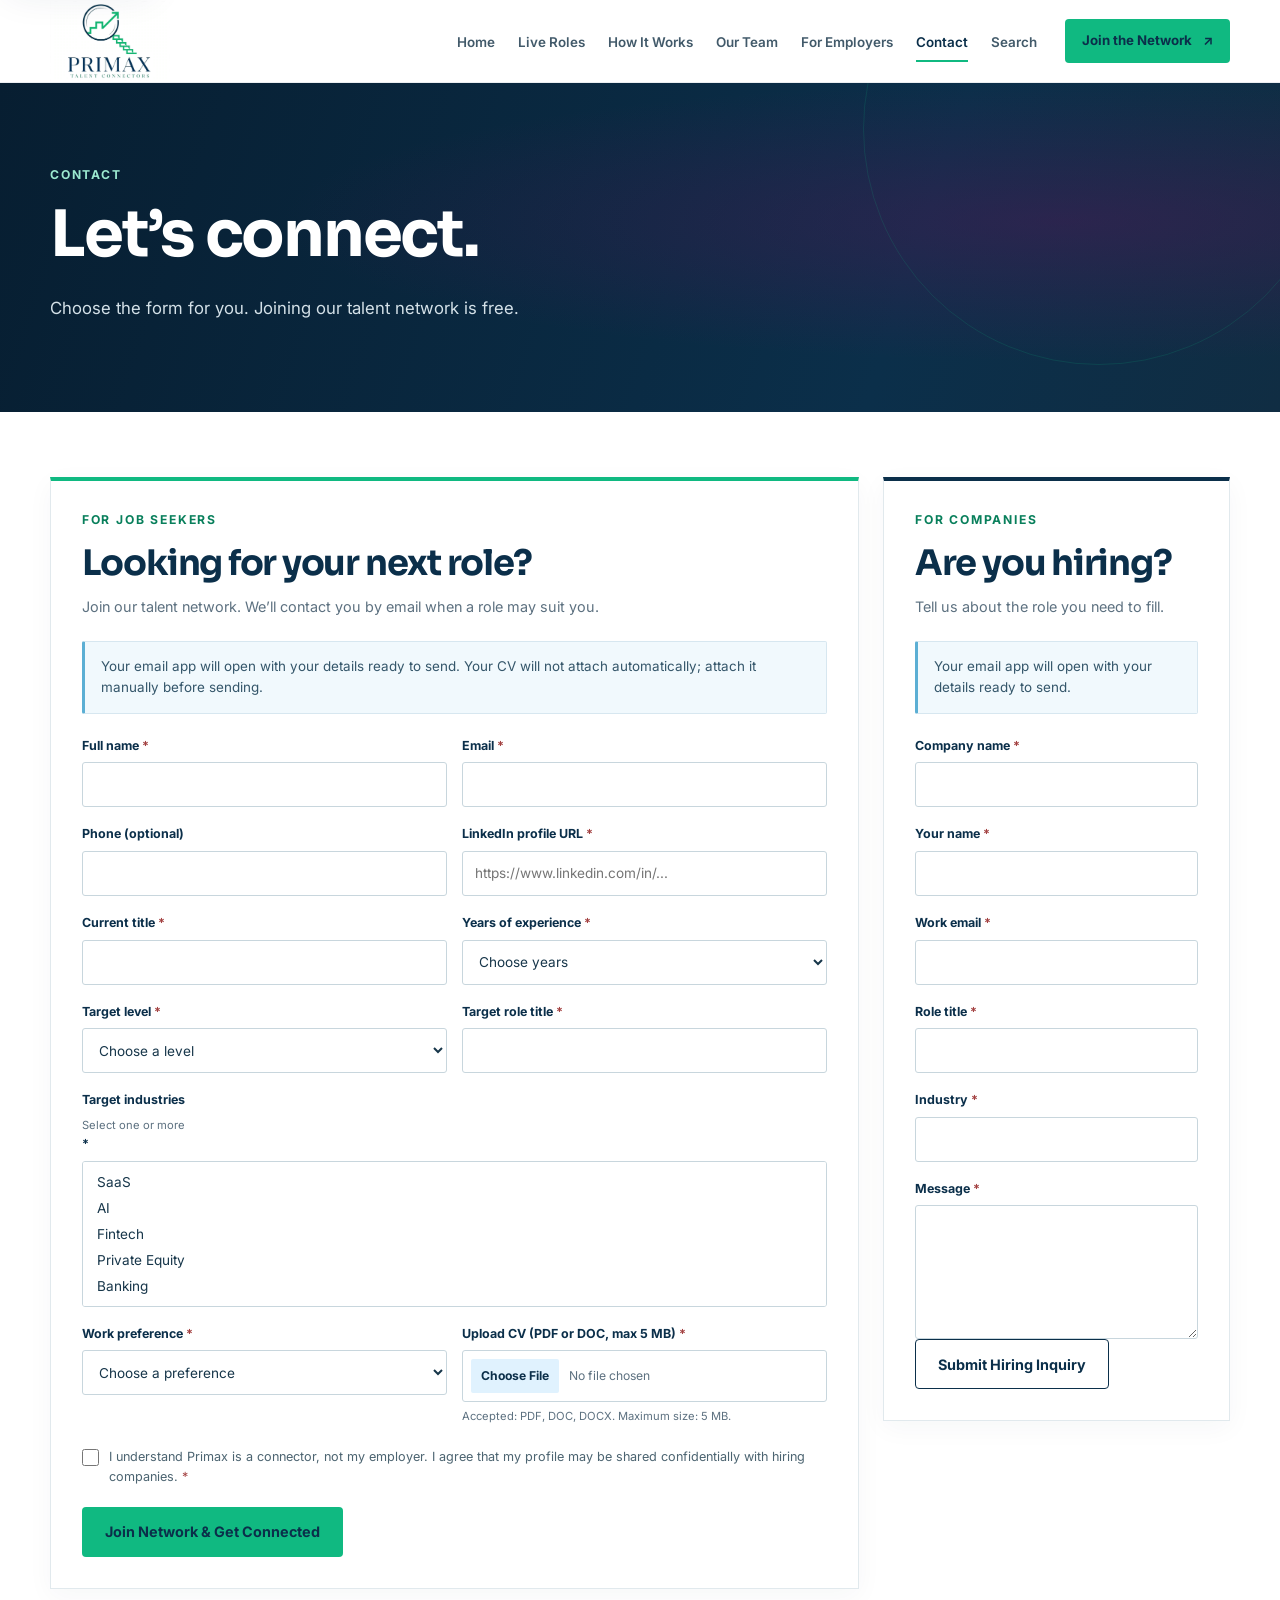
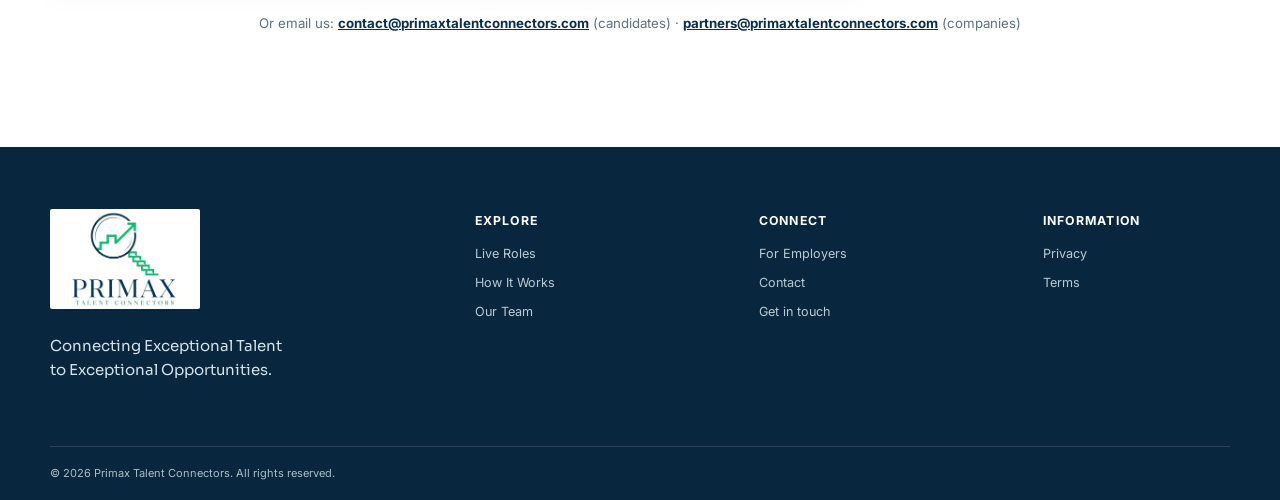
==== commit e97ad263: "Add files via upload" ====
--- a/contact.html
+++ b/contact.html
@@ -3,64 +3,68 @@
 <head>
   <meta charset="utf-8">
   <meta name="viewport" content="width=device-width, initial-scale=1">
-  <meta name="description" content="Contact Primax Talent Connectors to join the candidate network or discuss your hiring needs.">
+  <meta name="description" content="Contact Primax Talent Connectors to join the candidate network or send an employer hiring inquiry. Candidate and company forms are separate.">
   <meta name="theme-color" content="#0B2F4A">
   <meta property="og:type" content="website">
+  <meta property="og:url" content="https://primaxtalentconnectors.com/contact.html">
   <meta property="og:title" content="Contact | Primax Talent Connectors">
-  <meta property="og:description" content="Join our network or tell us about a hiring mandate.">
-  <link rel="icon" href="favicon.svg" type="image/svg+xml"><link rel="stylesheet" href="styles.css">
+  <meta property="og:description" content="Join our talent network or tell us about a role you need to fill.">
+  <meta property="og:image" content="https://primaxtalentconnectors.com/LOGO.jpg">
+  <meta name="twitter:card" content="summary">
+  <meta name="twitter:title" content="Contact | Primax Talent Connectors">
+  <meta name="twitter:description" content="Join the candidate network or send a hiring inquiry to Primax Talent Connectors.">
+  <meta name="twitter:image" content="https://primaxtalentconnectors.com/LOGO.jpg">
+  <link rel="icon" href="LOGO.jpg" type="image/jpeg">
+  <link rel="canonical" href="https://primaxtalentconnectors.com/contact.html">
+  <link rel="stylesheet" href="styles.css">
   <title>Contact | Primax Talent Connectors</title>
 </head>
 <body data-page="contact">
   <a class="skip-link" href="#main">Skip to content</a><div id="site-header"></div>
   <main id="main">
-    <section class="page-hero page-hero-contact"><div class="container page-hero-inner"><p class="eyebrow eyebrow-light">Let's connect</p><h1>Start a conversation with Primax.</h1><p>Choose the form that best fits your needs. Joining the candidate network is free, and confidentiality matters to us.</p></div></section>
+    <section class="page-hero page-hero-contact"><div class="container page-hero-inner"><p class="eyebrow eyebrow-light">Contact</p><h1>Let’s connect.</h1><p>Choose the form for you. Joining our talent network is free.</p></div></section>
     <section class="section section-white contact-section">
       <div class="container contact-layout">
-        <aside class="contact-aside"><p class="eyebrow">Get in touch</p><h2>Good connections begin with a conversation.</h2><p>Our team is 100% remote. We do not have a public office location or phone number.</p>
-          <div class="contact-email"><span class="icon-disc" aria-hidden="true">@</span><div><span>Candidate enquiries</span><p class="pending-contact-note">Contact address pending final verification.</p></div></div>
-          <div class="contact-email"><span class="icon-disc" aria-hidden="true">@</span><div><span>Employer enquiries</span><p class="pending-contact-note">Contact address pending final verification.</p></div></div>
-          <div class="contact-promise"><span aria-hidden="true">✳</span><p>Free for candidates. Confidentiality matters. Primax is a connector partner—not the employer.</p></div>
-        </aside>
         <div class="forms-stack">
-          <section class="form-card" id="candidate-form" aria-labelledby="candidate-title">
-            <div class="form-heading"><p class="eyebrow">For candidates</p><h2 id="candidate-title">Join the Talent Network</h2><p>Share your interests so we can better understand what may be relevant for you.</p></div>
-            <div class="notice notice-demo form-notice"><p>After validation, the form will open a new email with your completed details. If you upload a CV, it may need to be attached manually because mailto cannot reliably attach files automatically.</p></div>
+          <section class="form-card candidate-form-card" id="candidate-form" aria-labelledby="candidate-title">
+            <div class="form-heading"><p class="eyebrow">For job seekers</p><h2 id="candidate-title">Looking for your next role?</h2><p>Join our talent network. We’ll contact you by email when a role may suit you.</p></div>
+            <div class="notice form-notice"><p>Your email app will open with your details ready to send. Your CV will not attach automatically; attach it manually before sending.</p></div>
             <form class="contact-form" data-local-form data-form-type="candidate" id="candidate-contact-form" novalidate>
               <div class="form-grid">
                 <div class="field"><label for="candidate-name">Full name <span aria-hidden="true">*</span></label><input id="candidate-name" name="name" autocomplete="name" required></div>
                 <div class="field"><label for="candidate-email">Email <span aria-hidden="true">*</span></label><input id="candidate-email" name="email" type="email" autocomplete="email" required></div>
                 <div class="field"><label for="candidate-phone">Phone (optional)</label><input id="candidate-phone" name="phone" type="tel" autocomplete="tel"></div>
-                <div class="field"><label for="candidate-linkedin">LinkedIn URL</label><input id="candidate-linkedin" name="linkedin" type="url" placeholder="https://www.linkedin.com/in/..."></div>
-                <div class="field"><label for="candidate-title-current">Current title</label><input id="candidate-title-current" name="currentTitle" autocomplete="organization-title"></div>
-                <div class="field"><label for="candidate-experience">Years of experience</label><select id="candidate-experience" name="experience"><option value="">Select a range</option><option>3–7 years</option><option>8–12 years</option><option>12+ years</option></select></div>
-                <div class="field"><label for="candidate-level">Target level</label><select id="candidate-level" name="targetLevel"><option value="">Select a level</option><option>Mid-Senior</option><option>Manager</option><option>Senior Manager</option><option>Head</option><option>Director</option><option>VP</option><option>C-Suite</option><option>Board</option></select></div>
-                <div class="field"><label for="candidate-target-role">Target role</label><input id="candidate-target-role" name="targetRole"></div>
-                <div class="field field-full"><label for="candidate-industries">Industries of interest <span class="field-hint">Select one or more</span></label><select id="candidate-industries" name="industries" multiple size="5"><option>Technology</option><option>Finance &amp; Banking</option><option>Healthcare &amp; Life Sciences</option><option>Manufacturing &amp; Aerospace</option><option>Consumer &amp; Retail</option><option>Professional Services</option><option>Other</option></select></div>
-                <div class="field"><label for="candidate-work-preference">Work preference</label><select id="candidate-work-preference" name="workPreference"><option value="">Select a preference</option><option>Remote</option><option>Hybrid</option><option>On-site</option><option>Flexible</option></select></div>
-                <div class="field"><label for="candidate-cv">CV (PDF or DOC, max 5 MB)</label><input id="candidate-cv" name="cv" type="file" accept=".pdf,.doc,.docx,application/pdf,application/msword,application/vnd.openxmlformats-officedocument.wordprocessingml.document" data-file-limit="5242880"><span class="field-hint" data-file-feedback>Accepted: PDF, DOC, DOCX. Maximum size: 5 MB.</span></div>
+                <div class="field"><label for="candidate-linkedin">LinkedIn profile URL <span aria-hidden="true">*</span></label><input id="candidate-linkedin" name="linkedin" type="url" placeholder="https://www.linkedin.com/in/..." required></div>
+                <div class="field"><label for="candidate-title-current">Current title <span aria-hidden="true">*</span></label><input id="candidate-title-current" name="currentTitle" autocomplete="organization-title" required></div>
+                <div class="field"><label for="candidate-experience">Years of experience <span aria-hidden="true">*</span></label><select id="candidate-experience" name="experience" required><option value="">Choose years</option><option>3–7 years</option><option>8–12 years</option><option>12+ years</option></select></div>
+                <div class="field"><label for="candidate-level">Target level <span aria-hidden="true">*</span></label><select id="candidate-level" name="targetLevel" required><option value="">Choose a level</option><option>Mid-Senior Level</option><option>Manager / Senior Manager</option><option>Head of Department</option><option>Director / Senior Director</option><option>VP / Senior VP</option><option>C-Suite</option><option>Board</option></select></div>
+                <div class="field"><label for="candidate-target-role">Target role title <span aria-hidden="true">*</span></label><input id="candidate-target-role" name="targetRole" required></div>
+                <div class="field field-full"><label for="candidate-industries">Target industries <span class="field-hint">Select one or more</span> <span aria-hidden="true">*</span></label><select id="candidate-industries" name="industries" multiple size="5" required><option>SaaS</option><option>AI</option><option>Fintech</option><option>Private Equity</option><option>Banking</option><option>Healthcare</option><option>Life Sciences</option><option>Energy</option><option>Manufacturing</option><option>Logistics</option><option>Aviation</option><option>Automotive</option><option>E-commerce</option><option>Retail</option><option>Real Estate</option><option>Media</option><option>Consulting</option><option>EdTech</option><option>HealthTech</option><option>Insurance</option><option>Legal</option><option>Gaming</option><option>Construction</option></select></div>
+                <div class="field"><label for="candidate-work-preference">Work preference <span aria-hidden="true">*</span></label><select id="candidate-work-preference" name="workPreference" required><option value="">Choose a preference</option><option>Remote</option><option>Hybrid</option><option>On-site</option><option>Open</option></select></div>
+                <div class="field"><label for="candidate-cv">Upload CV (PDF or DOC, max 5 MB) <span aria-hidden="true">*</span></label><input id="candidate-cv" name="cv" type="file" accept=".pdf,.doc,.docx,application/pdf,application/msword,application/vnd.openxmlformats-officedocument.wordprocessingml.document" data-file-limit="5242880" required><span class="field-hint" data-file-feedback>Accepted: PDF, DOC, DOCX. Maximum size: 5 MB.</span></div>
               </div>
-              <div class="field consent-field"><label class="checkbox-label"><input type="checkbox" name="consent" required><span>I understand Primax is a connector partner, not the employer, and agree that my profile may be presented confidentially to hiring clients for relevant opportunities. <span aria-hidden="true">*</span></span></label></div>
-              <button class="button button-green" type="submit">Join Network &amp; Get Connected <span aria-hidden="true">↗</span></button><p class="form-feedback" role="status" aria-live="polite"></p>
+              <div class="field consent-field"><label class="checkbox-label"><input type="checkbox" name="consent" required><span>I understand Primax is a connector, not my employer. I agree that my profile may be shared confidentially with hiring companies. <span aria-hidden="true">*</span></span></label></div>
+              <button class="button button-green" type="submit">Join Network &amp; Get Connected</button><p class="form-feedback" role="status" aria-live="polite"></p>
             </form>
           </section>
-          <section class="form-card" id="employer-inquiry" aria-labelledby="employer-title">
-            <div class="form-heading"><p class="eyebrow">For employers</p><h2 id="employer-title">Share a Hiring Mandate</h2><p>Tell us about the role and the experience your organization needs.</p></div>
-            <div class="notice notice-demo form-notice"><p>After validation, the form will open a new email with your completed details. If you upload a CV, it may need to be attached manually because mailto cannot reliably attach files automatically.</p></div>
+          <section class="form-card employer-form-card" id="employer-inquiry" aria-labelledby="employer-title">
+            <div class="form-heading"><p class="eyebrow">For companies</p><h2 id="employer-title">Are you hiring?</h2><p>Tell us about the role you need to fill.</p></div>
+            <div class="notice form-notice"><p>Your email app will open with your details ready to send.</p></div>
             <form class="contact-form" data-local-form data-form-type="employer" id="employer-contact-form" novalidate>
               <div class="form-grid">
-                <div class="field"><label for="employer-company">Company name <span aria-hidden="true">*</span></label><input id="employer-company" name="company" autocomplete="organization" required></div>
-                <div class="field"><label for="employer-name">Your name <span aria-hidden="true">*</span></label><input id="employer-name" name="name" autocomplete="name" required></div>
-                <div class="field"><label for="employer-email">Work email <span aria-hidden="true">*</span></label><input id="employer-email" name="email" type="email" autocomplete="email" required></div>
-                <div class="field"><label for="employer-role">Role title <span aria-hidden="true">*</span></label><input id="employer-role" name="roleTitle" required></div>
-                <div class="field field-full"><label for="employer-industry">Industry</label><input id="employer-industry" name="industry"></div>
+                <div class="field field-full"><label for="employer-company">Company name <span aria-hidden="true">*</span></label><input id="employer-company" name="company" autocomplete="organization" required></div>
+                <div class="field field-full"><label for="employer-name">Your name <span aria-hidden="true">*</span></label><input id="employer-name" name="name" autocomplete="name" required></div>
+                <div class="field field-full"><label for="employer-email">Work email <span aria-hidden="true">*</span></label><input id="employer-email" name="email" type="email" autocomplete="email" required></div>
+                <div class="field field-full"><label for="employer-role">Role title <span aria-hidden="true">*</span></label><input id="employer-role" name="roleTitle" required></div>
+                <div class="field field-full"><label for="employer-industry">Industry <span aria-hidden="true">*</span></label><input id="employer-industry" name="industry" required></div>
                 <div class="field field-full"><label for="employer-message">Message <span aria-hidden="true">*</span></label><textarea id="employer-message" name="message" rows="5" required></textarea></div>
               </div>
-              <button class="button button-green" type="submit">Send Hiring Inquiry <span aria-hidden="true">↗</span></button><p class="form-feedback" role="status" aria-live="polite"></p>
+              <button class="button button-outline" type="submit">Submit Hiring Inquiry</button><p class="form-feedback" role="status" aria-live="polite"></p>
             </form>
           </section>
         </div>
       </div>
+      <p class="container contact-direct">Or email us: <a href="mailto:contact@primaxtalentconnectors.com">contact@primaxtalentconnectors.com</a> (candidates) · <a href="mailto:partners@primaxtalentconnectors.com">partners@primaxtalentconnectors.com</a> (companies)</p>
     </section>
   </main>
   <div id="site-footer"></div><script src="js/data.js" defer></script><script src="js/site.js" defer></script>
--- a/styles.css
+++ b/styles.css
@@ -45,6 +45,7 @@
 .site-header { position: sticky; top: 0; z-index: 50; background: rgba(255, 255, 255, .96); border-bottom: 1px solid rgba(11, 47, 74, .08); backdrop-filter: blur(12px); }
 .header-inner { min-height: 82px; display: flex; align-items: center; gap: 28px; }
 .brand { display: inline-flex; align-items: center; flex: 0 0 auto; gap: 9px; color: var(--blue); text-decoration: none; }
+.brand img { width: 120px; height: auto; }
 .brand-mark { position: relative; display: grid; place-items: center; width: 39px; height: 39px; overflow: hidden; border: 2px solid var(--blue); border-radius: 50%; }
 .brand-mark::before { position: absolute; width: 25px; height: 13px; bottom: 8px; left: 5px; content: ""; border-left: 3px solid var(--green); border-bottom: 3px solid var(--green); transform: skewY(-23deg); }
 .brand-mark i { position: absolute; top: -3px; right: 1px; color: var(--green); font-size: 1.15rem; font-style: normal; font-weight: 700; }
@@ -81,17 +82,13 @@
 .hero { position: relative; overflow: hidden; background: radial-gradient(ellipse at 78% 46%, rgba(85, 23, 87, .55) 0%, rgba(47, 22, 62, .42) 29%, transparent 62%), linear-gradient(108deg, #071E31 0%, #0B2F4A 60%, #102D43 100%); color: var(--white); }
 .hero::before { position: absolute; top: -180px; right: -130px; width: 610px; height: 610px; border: 1px solid rgba(255, 255, 255, .08); border-radius: 50%; content: ""; }
 .hero::after { position: absolute; top: -80px; right: -30px; width: 410px; height: 410px; border: 1px solid rgba(16, 185, 129, .14); border-radius: 50%; content: ""; }
-.hero-grid { position: relative; z-index: 1; display: grid; min-height: 570px; grid-template-columns: 1.12fr .88fr; align-items: center; gap: 55px; padding-top: 54px; padding-bottom: 76px; }
-.hero-copy { max-width: 720px; }
-.hero h1 { max-width: 760px; color: var(--white); font-size: clamp(2.7rem, 5.2vw, 4.55rem); }
-.hero-lede { max-width: 635px; margin-top: 23px; color: #D6E3EB; font-size: 1.08rem; line-height: 1.8; }
-.hero-note { display: flex; align-items: center; gap: 9px; margin: 21px 0 0; color: #BDD3DF; font-size: .82rem; }
+.hero-grid { position: relative; z-index: 1; display: grid; min-height: 570px; grid-template-columns: minmax(0, 1fr); align-items: center; padding-top: 54px; padding-bottom: 76px; }
+.hero-copy { max-width: 1020px; margin-inline: auto; text-align: center; }
+.hero h1 { max-width: 1020px; margin-inline: auto; color: var(--white); font-size: clamp(2.7rem, 5.2vw, 4.55rem); }
+.hero-lede { max-width: 770px; margin: 23px auto 0; color: #D6E3EB; font-size: 1.08rem; line-height: 1.8; }
+.hero .button-row { justify-content: center; }
+.hero-note { display: flex; align-items: center; justify-content: center; gap: 9px; margin: 21px 0 0; color: #BDD3DF; font-size: .82rem; }
 .hero-note span { color: #8CE2C4; }
-.hero-art-wrap { position: relative; z-index: 1; justify-self: end; width: min(100%, 485px); }
-.hero-art-frame { overflow: hidden; border: 1px solid rgba(255, 255, 255, .22); border-radius: 3px; background: #fff; box-shadow: 0 26px 70px rgba(0, 0, 0, .29); transform: rotate(1deg); }
-.hero-art { width: 100%; aspect-ratio: 1.5; object-fit: cover; }
-.hero-art-caption { position: absolute; right: -22px; bottom: -62px; display: flex; align-items: center; gap: 13px; border: 1px solid rgba(255, 255, 255, .15); border-radius: 3px; padding: 15px 20px; background: #102F49; color: #E7F2F6; box-shadow: var(--shadow); font-size: .8rem; line-height: 1.5; }
-.caption-mark { display: grid; width: 36px; height: 36px; place-items: center; border-radius: 50%; background: rgba(16, 185, 129, .17); color: #65E2B8; font-size: 1.3rem; }
 .scroll-cue { position: absolute; bottom: 22px; left: 50%; display: flex; align-items: center; gap: 10px; color: #A7BBC8; font-size: .72rem; letter-spacing: .1em; text-decoration: none; text-transform: uppercase; transform: translateX(-50%); }
 .scroll-cue span { width: 18px; height: 28px; border: 1px solid rgba(255, 255, 255, .45); border-radius: 11px; }
 .scroll-cue span::after { display: block; width: 2px; height: 5px; margin: 5px auto; background: var(--green); content: ""; }
@@ -102,6 +99,30 @@
 .proof-item:last-child { border: 0; }
 .proof-item strong { color: var(--white); font-family: var(--heading); font-size: 1.55rem; line-height: 1.25; }
 .proof-item span { color: #B9CCD7; font-size: .81rem; }
+.expertise-section { padding-bottom: 78px; }
+.expertise-grid { display: grid; grid-template-columns: repeat(3, minmax(0, 1fr)); gap: 1px; margin-top: 38px; background: #DCE6EB; border: 1px solid #DCE6EB; }
+.expertise-card { min-height: 160px; padding: 23px 24px; background: var(--white); }
+.expertise-card > span { color: var(--green-dark); font-family: var(--heading); font-size: .72rem; font-weight: 700; letter-spacing: .12em; }
+.expertise-card h3 { margin-top: 17px; font-size: 1rem; }
+.expertise-card p { margin: 9px 0 0; color: var(--muted); font-size: .82rem; }
+.purpose-grid { display: grid; grid-template-columns: 1fr 1fr; gap: 1px; border: 1px solid #DCE6EB; background: #DCE6EB; }
+.purpose-panel { min-height: 260px; padding: clamp(25px, 4vw, 48px); background: var(--white); }
+.purpose-panel-accent { background: #F1F8FB; }
+.purpose-panel h2 { max-width: 530px; font-size: clamp(1.7rem, 3vw, 2.45rem); }
+.purpose-panel > p:last-child { max-width: 510px; margin: 16px 0 0; color: var(--muted); }
+.advantage-grid { display: grid; grid-template-columns: repeat(3, minmax(0, 1fr)); gap: 18px; margin-top: 38px; }
+.advantage-grid article { min-height: 220px; border-top: 3px solid var(--green); padding: 26px; background: var(--white); }
+.advantage-grid article > span { color: var(--green-dark); font-family: var(--heading); font-size: .76rem; font-weight: 700; letter-spacing: .12em; }
+.advantage-grid h3 { margin-top: 22px; }
+.advantage-grid p { margin: 11px 0 0; color: var(--muted); font-size: .88rem; }
+.process-preview { display: grid; grid-template-columns: .86fr 1.14fr; align-items: start; gap: 55px; }
+.process-preview-list { display: grid; gap: 0; margin: 0; padding: 0; list-style: none; }
+.process-preview-list li { display: grid; grid-template-columns: 46px 1fr; gap: 17px; border-bottom: 1px solid var(--line); padding: 0 0 19px; margin-bottom: 19px; }
+.process-preview-list li:last-child { margin-bottom: 0; }
+.process-preview-list li > span { display: grid; width: 40px; height: 40px; place-items: center; border: 1px solid #C9D9E0; border-radius: 50%; color: var(--green-dark); font-family: var(--heading); font-size: .78rem; font-weight: 700; }
+.process-preview-list h3 { font-size: 1rem; }
+.process-preview-list p { margin: 7px 0 0; color: var(--muted); font-size: .84rem; }
+.process-preview > .text-link { grid-column: 2; margin-top: 0; }
 .intro-grid { display: grid; grid-template-columns: 1fr .82fr; align-items: end; gap: 90px; }
 .benefit-grid { display: grid; grid-template-columns: repeat(3, 1fr); gap: 20px; margin-top: 57px; }
 .benefit-card { position: relative; min-height: 270px; border: 1px solid #E2E9ED; border-top: 3px solid transparent; padding: 32px 29px; background: var(--white); transition: transform .25s, box-shadow .25s, border-color .25s; }
@@ -127,8 +148,7 @@
 .role-card { display: flex; min-width: 0; flex-direction: column; border: 1px solid #E2E9ED; border-radius: 3px; padding: 23px 22px 21px; background: var(--white); transition: transform .22s ease, box-shadow .22s ease, border-color .22s ease; }
 .role-card:hover { transform: translateY(-4px); border-color: #C5DAD4; box-shadow: var(--shadow); }
 .role-card-top { display: flex; align-items: center; justify-content: space-between; gap: 8px; }
-.role-sample, .role-level { display: inline-flex; align-items: center; border-radius: 2px; padding: 5px 8px; font-size: .67rem; font-weight: 700; letter-spacing: .02em; }
-.role-sample { background: #FFF5D9; color: #72570A; }
+.role-level { display: inline-flex; align-items: center; border-radius: 2px; padding: 5px 8px; font-size: .67rem; font-weight: 700; letter-spacing: .02em; }
 .role-level { background: var(--light-blue); color: var(--blue); }
 .role-category { margin: 18px 0 7px; color: var(--green-dark); font-size: .74rem; font-weight: 700; }
 .role-card h3 { min-height: 3.1rem; }
@@ -174,6 +194,8 @@
 .results-heading p { margin: 0; color: var(--blue); font-weight: 700; }
 .role-grid-list { grid-template-columns: repeat(3, minmax(0, 1fr)); }
 .role-grid-list .role-card { min-height: 292px; }
+.role-empty-featured { grid-column: 1 / -1; margin: 0; border: 1px solid #E1E9ED; padding: 24px; background: var(--white); color: var(--muted); }
+.role-empty-featured a { color: var(--blue); font-weight: 700; }
 .empty-state { padding: 60px 15px; text-align: center; }
 .empty-state > span { color: var(--green-dark); font-size: 2.7rem; }
 .empty-state h2 { margin: 10px 0; font-size: 1.65rem; }
@@ -227,6 +249,11 @@
 .employer-intro-grid > div:last-child p { color: var(--muted); }
 .employer-intro-grid .section-intro { margin: 0 0 16px; }
 .employer-benefits { display: grid; grid-template-columns: repeat(3, 1fr); gap: 21px; margin-top: 55px; }
+.employer-process-list { display: grid; grid-template-columns: repeat(4, minmax(0, 1fr)); gap: 16px; margin: 42px 0 0; padding: 0; list-style: none; }
+.employer-process-list li { min-width: 0; border-top: 2px solid var(--green); padding: 20px 16px; background: var(--white); }
+.employer-process-list li > span { color: var(--green-dark); font-family: var(--heading); font-size: .76rem; font-weight: 700; letter-spacing: .12em; }
+.employer-process-list h3 { margin-top: 16px; font-size: 1rem; }
+.employer-process-list p { margin: 9px 0 0; color: var(--muted); font-size: .82rem; }
 .employer-benefits article { border-top: 1px solid #DCE6EA; padding: 23px 22px 5px 0; }
 .employer-benefits h3 { margin: 17px 0 9px; }
 .employer-benefits p { margin: 0; color: var(--muted); font-size: .9rem; }
@@ -240,20 +267,11 @@
 .employer-cta > div > p:last-child { margin: 13px 0 0; color: var(--muted); }
 
 .contact-section { padding-top: 65px; }
-.contact-layout { display: grid; grid-template-columns: minmax(0, .7fr) minmax(0, 1.3fr); align-items: start; gap: 55px; }
+.contact-layout { display: grid; grid-template-columns: minmax(0, 1fr); align-items: start; }
 .contact-layout > * { min-width: 0; }
-.contact-aside { position: sticky; top: 120px; }
-.contact-aside h2 { font-size: clamp(1.75rem, 2.8vw, 2.45rem); }
-.contact-aside > p:not(.eyebrow) { margin: 17px 0 27px; color: var(--muted); }
-.contact-email { display: flex; align-items: center; gap: 13px; margin: 18px 0; }
-.contact-email .icon-disc { width: 40px; height: 40px; flex: 0 0 auto; font-size: .96rem; }
-.contact-email div { min-width: 0; display: grid; }
-.contact-email div > span { color: var(--muted); font-size: .72rem; }
-.contact-email a { overflow-wrap: anywhere; color: var(--blue); font-size: .84rem; font-weight: 700; text-decoration-thickness: 1px; text-underline-offset: 3px; }
-.contact-promise { display: flex; gap: 10px; margin-top: 30px; border-left: 2px solid var(--green); padding: 12px 0 12px 15px; color: var(--green-dark); }
-.contact-promise p { margin: 0; color: var(--muted); font-size: .84rem; }
-.forms-stack { display: grid; min-width: 0; gap: 26px; }
-.form-card { min-width: 0; scroll-margin-top: 105px; border: 1px solid #E1E9ED; padding: clamp(22px, 3.6vw, 40px); background: var(--white); box-shadow: 0 7px 25px rgba(11, 47, 74, .04); }
+.forms-stack { display: grid; min-width: 0; grid-template-columns: minmax(0, 7fr) minmax(270px, 3fr); align-items: start; gap: 24px; }
+.form-card { min-width: 0; scroll-margin-top: 105px; border: 1px solid #E1E9ED; border-top: 4px solid var(--green); padding: clamp(20px, 2.4vw, 32px); background: var(--white); box-shadow: 0 7px 25px rgba(11, 47, 74, .04); }
+.employer-form-card { border-top-color: var(--blue); }
 .contact-form, .form-grid { min-width: 0; }
 .form-heading { margin-bottom: 22px; }
 .form-heading h2 { font-size: clamp(1.65rem, 3vw, 2.2rem); }
@@ -279,15 +297,15 @@
 .form-feedback:empty { display: none; }
 .form-feedback.is-error { border-left: 3px solid #BB7043; padding: 9px 12px; background: #FFF7F1; color: #70472C; }
 .form-feedback.is-success { border-left: 3px solid var(--green-dark); padding: 9px 12px; background: #EFFAF5; color: #126145; }
+.contact-direct { margin-top: 24px; color: var(--muted); font-size: .83rem; text-align: center; overflow-wrap: anywhere; }
+.contact-direct a { color: var(--blue); font-weight: 700; }
 
 .site-footer { background: #08263D; color: #D9E5EB; }
 .footer-main { display: grid; grid-template-columns: 1.6fr 1fr 1fr .8fr; gap: 50px; padding-top: 62px; padding-bottom: 48px; }
 .brand-footer { color: var(--white); }
-.brand-footer .brand-mark { border-color: rgba(255, 255, 255, .8); }
-.brand-footer .brand-name small { color: #7ED9BA; }
+.brand-footer img { width: 150px; border-radius: 2px; }
 .footer-brand-block > p { margin: 18px 0 16px; color: #D5E2E8; font-family: var(--heading); font-size: .94rem; line-height: 1.6; }
-.remote-note { display: inline-flex; align-items: center; gap: 8px; color: #B9D2DC; font-size: .73rem; }
-.remote-note > span { color: var(--green); font-size: .6rem; }
+.footer-brand-block > .footer-remote-note { margin-top: 9px; color: #B9CBD5; font-family: var(--body); font-size: .77rem; }
 .footer-links { display: flex; flex-direction: column; align-items: flex-start; gap: 8px; }
 .footer-links h2 { margin: 5px 0 8px; color: var(--white); font-family: var(--body); font-size: .77rem; letter-spacing: .1em; text-transform: uppercase; }
 .footer-links a { color: #B9CBD5; font-size: .79rem; text-decoration: none; transition: color .2s; }
@@ -319,6 +337,18 @@
 .legal-copy h2 { margin: 30px 0 10px; font-size: 1.4rem; }
 .legal-copy p { color: var(--muted); }
 .legal-copy a { color: var(--blue); font-weight: 600; overflow-wrap: anywhere; }
+.site-search-content { max-width: 860px; }
+.site-search-form { margin-bottom: 42px; }
+.site-search-form > label { display: block; margin-bottom: 8px; color: var(--blue); font-weight: 700; }
+.site-search-controls { display: flex; gap: 10px; }
+.site-search-controls input { min-width: 0; min-height: 50px; flex: 1; border: 1px solid #C8D6DD; border-radius: 4px; padding: 10px 14px; background: var(--white); color: var(--ink); }
+.site-search-output > h2 { font-size: clamp(1.55rem, 2.7vw, 2.15rem); overflow-wrap: anywhere; }
+.site-search-output > p { margin: 11px 0 20px; color: var(--muted); }
+.site-search-results { display: grid; gap: 14px; margin: 0; padding: 0; list-style: none; }
+.site-search-result, .site-search-empty { border: 1px solid var(--line); border-radius: 4px; padding: 22px 24px; background: var(--white); }
+.site-search-result h2, .site-search-empty h2 { margin-bottom: 8px; font-size: 1.2rem; }
+.site-search-result h2 a { color: var(--blue); text-decoration-thickness: 1px; text-underline-offset: 3px; }
+.site-search-result p, .site-search-empty p { margin: 0; color: var(--muted); }
 
 @media (max-width: 1080px) {
   .container { width: min(100% - 40px, 950px); }
@@ -328,13 +358,13 @@
   .header-cta { padding-inline: 12px; font-size: .76rem; }
   .brand-name { font-size: 1rem; }
   .brand-name small { font-size: .46rem; }
-  .hero-grid { gap: 35px; }
   .filter-panel { grid-template-columns: repeat(4, 1fr); }
   .filter-search { grid-column: span 2; }
   .clear-filters { justify-self: start; }
   .process-layout { gap: 65px; }
-  .contact-layout { gap: 35px; }
+  .forms-stack { grid-template-columns: minmax(0, 7fr) minmax(250px, 3fr); gap: 16px; }
   .team-grid { grid-template-columns: repeat(3, minmax(0, 1fr)); }
+  .employer-process-list { grid-template-columns: repeat(2, minmax(0, 1fr)); }
 }
 @media (min-width: 761px) and (max-width: 1000px) {
   .header-inner { position: relative; }
@@ -352,26 +382,34 @@
   .header-inner { position: relative; min-height: 72px; justify-content: space-between; gap: 12px; }
   .menu-toggle { display: flex; order: 3; }
   .header-cta { min-height: 40px; margin-left: auto; padding-inline: 12px; font-size: .72rem; }
-  .brand-mark { width: 35px; height: 35px; }
-  .brand-name { font-size: 1rem; }
+  .brand img { width: 105px; }
   .primary-nav { position: absolute; top: calc(100% + 1px); right: -18px; left: -18px; display: none; align-items: stretch; gap: 0; border-top: 1px solid #E5ECEF; padding: 8px 18px 16px; background: var(--white); box-shadow: 0 18px 28px rgba(11, 47, 74, .12); }
   .primary-nav.is-open { display: flex; flex-direction: column; }
   .primary-nav a { padding: 11px 8px; border-bottom: 1px solid #EDF1F3; font-size: .9rem; }
   .primary-nav a:last-child { border-bottom: 0; }
   .primary-nav a::after { display: none; }
-  .hero-grid { min-height: auto; grid-template-columns: 1fr; gap: 40px; padding-top: 69px; padding-bottom: 77px; }
-  .hero h1 { max-width: 660px; font-size: clamp(2.65rem, 9vw, 4.3rem); }
+  .hero-grid { min-height: auto; padding-top: 69px; padding-bottom: 77px; }
+  .hero h1 { max-width: 800px; font-size: clamp(2.65rem, 9vw, 4.3rem); }
   .hero-lede { font-size: 1rem; }
-  .hero-art-wrap { width: min(100%, 450px); justify-self: center; }
-  .hero-art-caption { right: 7px; bottom: -58px; }
   .scroll-cue { display: none; }
   .proof-grid { grid-template-columns: 1fr 1fr; padding-top: 16px; padding-bottom: 16px; }
   .proof-item { min-height: 78px; border-right: 0; padding: 10px 13px; }
   .proof-item:nth-child(odd) { border-right: 1px solid rgba(255, 255, 255, .16); padding-left: 0; }
   .proof-item:nth-child(1), .proof-item:nth-child(2) { border-bottom: 1px solid rgba(255, 255, 255, .16); }
+  .proof-item:nth-child(2), .proof-item:nth-child(4) { border-right: 0; }
   .proof-item strong { font-size: 1.32rem; }
   .intro-grid, .audience-grid, .join-grid, .process-layout, .team-intro, .employer-intro-grid, .employer-areas, .contact-layout { grid-template-columns: minmax(0, 1fr); gap: 30px; }
+  .purpose-grid { grid-template-columns: 1fr; }
+  .advantage-grid { grid-template-columns: 1fr; gap: 14px; }
+  .process-preview { grid-template-columns: minmax(0, 1fr); gap: 30px; }
+  .process-preview > .text-link { grid-column: 1; }
+  .expertise-grid { grid-template-columns: repeat(2, minmax(0, 1fr)); }
+  .forms-stack { grid-template-columns: minmax(0, 1fr); gap: 18px; }
+  .site-search-controls { align-items: stretch; flex-direction: column; }
+  .site-search-controls .button { width: 100%; }
+  .site-search-result, .site-search-empty { padding: 18px; }
   .benefit-grid, .employer-benefits, .expectation-grid { grid-template-columns: 1fr; gap: 14px; }
+  .employer-process-list { grid-template-columns: 1fr; gap: 12px; }
   .benefit-card { min-height: auto; padding: 25px 23px; }
   .benefit-card h3 { margin-top: 18px; }
   .audience-grid { gap: 32px; }
@@ -409,8 +447,6 @@
   .focus-list { gap: 9px; }
   .focus-list li { padding: 12px 10px 12px 30px; font-size: .74rem; }
   .focus-list li::before { left: 11px; }
-  .contact-aside { position: static; }
-  .forms-stack { gap: 18px; }
   .form-card { padding: 24px 19px; }
   .footer-main { grid-template-columns: 1fr 1fr; gap: 35px 20px; padding-top: 48px; }
   .footer-brand-block { grid-column: 1 / -1; }
@@ -419,16 +455,12 @@
 @media (max-width: 430px) {
   .container { width: calc(100% - 30px); }
   .header-inner { gap: 7px; }
-  .brand { gap: 6px; }
-  .brand-mark { width: 32px; height: 32px; }
-  .brand-name { font-size: .89rem; letter-spacing: .08em; }
-  .brand-name small { margin-top: 4px; font-size: .4rem; letter-spacing: .19em; }
+  .brand img { width: 92px; }
   .header-cta { min-height: 37px; gap: 5px; padding-inline: 7px; font-size: .64rem; }
   .menu-toggle { width: 39px; height: 39px; }
   .header-inner { gap: 4px; }
-  .hero-grid { padding-top: 57px; gap: 34px; }
+  .hero-grid { padding-top: 57px; }
   .hero h1 { font-size: clamp(2.42rem, 10.5vw, 3.45rem); }
-  .hero-art-caption { right: 0; bottom: -54px; padding: 11px 13px; font-size: .72rem; }
   .button-row { gap: 10px; }
   .button { min-height: 47px; padding-inline: 16px; font-size: .82rem; }
   .proof-item { padding-right: 8px; padding-left: 8px; }
@@ -443,6 +475,8 @@
   .contact-form .form-grid, .role-application .form-grid { grid-template-columns: 1fr; }
   .field-full { grid-column: auto; }
   .team-grid { gap: 10px; }
+  .expertise-card { min-height: 145px; padding: 18px 15px; }
+  .expertise-card h3 { font-size: .88rem; }
   .team-placeholder-art { height: 125px; }
   .team-card-body { min-height: 142px; padding: 12px 10px; }
   .team-card h3 { overflow-wrap: anywhere; font-size: .86rem; }
@@ -453,6 +487,6 @@
   .footer-main { gap: 29px 15px; }
   .footer-bottom { font-size: .64rem; }
 }
-@9media (prefers-reduced-motion: reduce) {
+@media (prefers-reduced-motion: reduce) {
   *, *::before, *::after { scroll-behavior: auto !important; transition-duration: .01ms !important; animation-duration: .01ms !important; animation-iteration-count: 1 !important; }
 }
